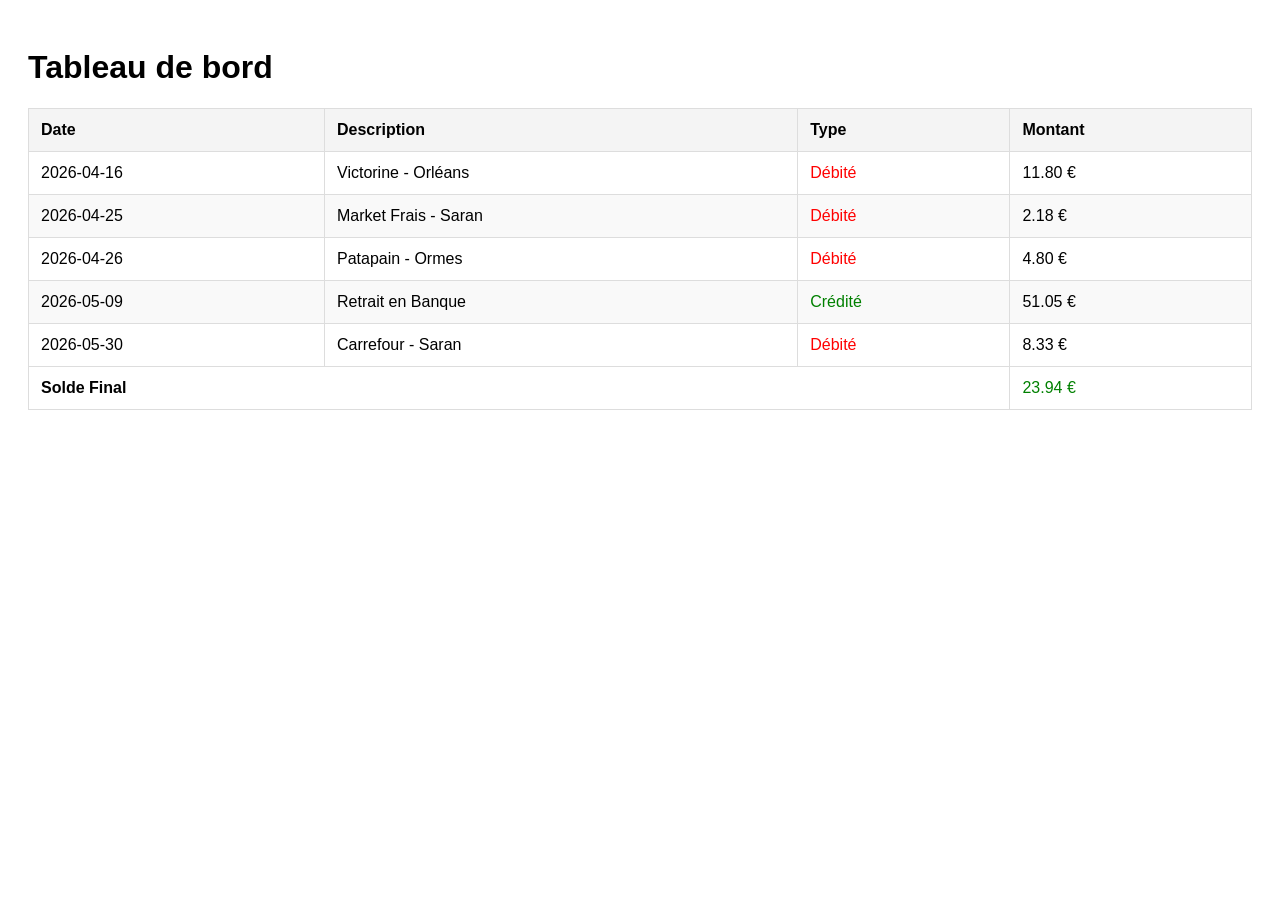
==== dashboard.html @ 93216c12 "Create dashboard.html" ====
<!DOCTYPE html>
<html lang="fr">
<head>
    <link rel="stylesheet" href="style.css">
</head>
<body>
    <h1>Tableau de bord</h1>
    <table id="transaction-table">
        <thead>
            <tr><th>Date</th><th>Description</th><th>Type</th><th>Montant</th></tr>
        </thead>
        <tbody id="table-body"></tbody>
        <tfoot>
            <tr><td colspan="3"><strong>Solde Final</strong></td><td id="total-balance">0.00 €</td></tr>
        </tfoot>
    </table>
    <script src="script.js"></script>
</body>
</html>
---- style.css ----
body { 
    font-family: sans-serif; 
    padding: 20px; 
}

table { 
    width: 100%; 
    border-collapse: collapse; 
    margin-top: 20px; 
}

th, td { 
    border: 1px solid #ddd; 
    padding: 12px; 
    text-align: left; 
}

th { 
    background-color: #f4f4f4; 
}

tr:nth-child(even) { 
    background-color: #f9f9f9; 
}

/* Styles pour le solde */
#total-row {
    font-weight: bold;
    background-color: #eee;
}

/* Couleurs des montants */
.text-red { color: red; font-weight: bold; }
.text-green { color: green; font-weight: bold; }
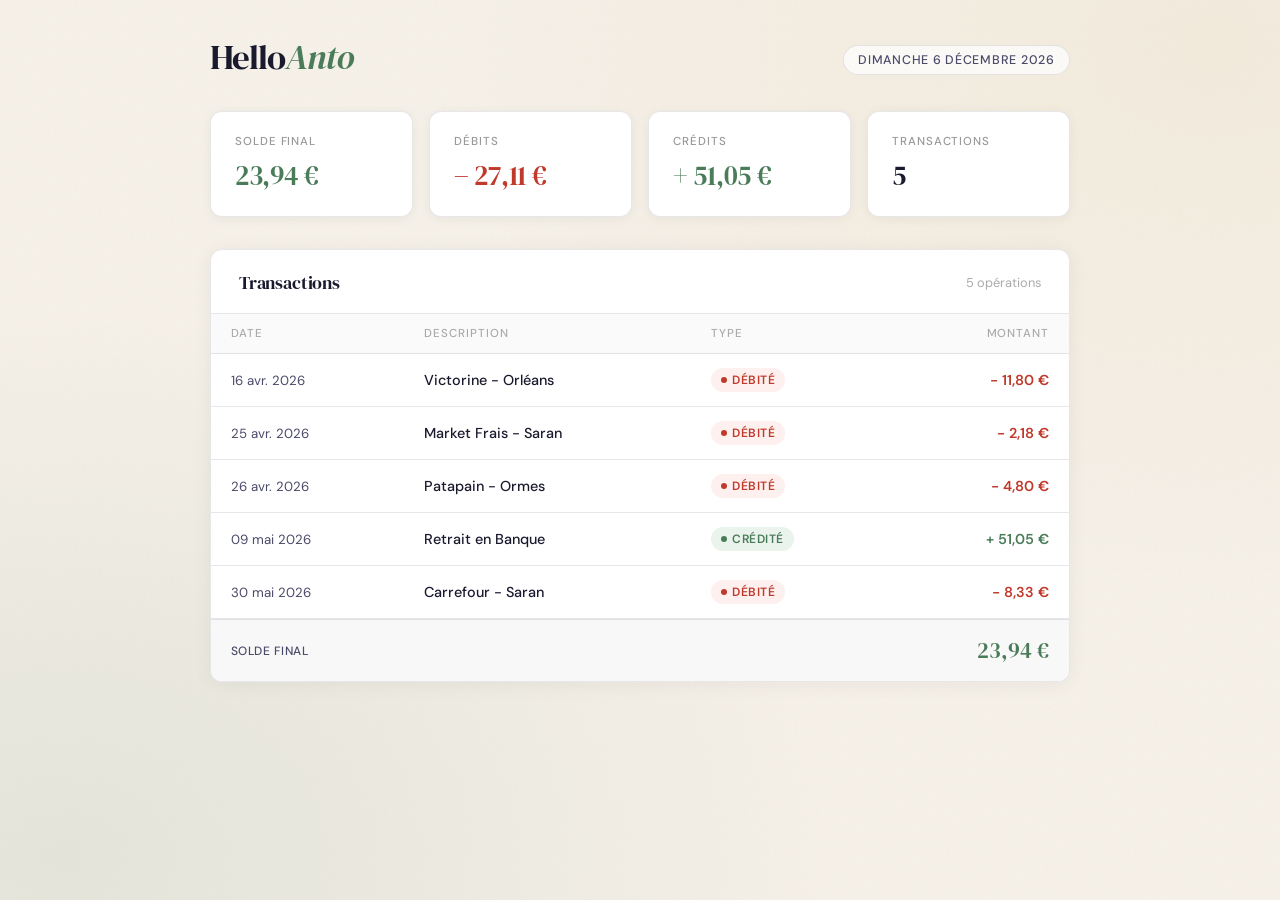
==== commit 5f95fdb4: "Create dashboard.html" ====
--- a/dashboard.html
+++ b/dashboard.html
@@ -1,19 +1,322 @@
 <!DOCTYPE html>
 <html lang="fr">
 <head>
-    <link rel="stylesheet" href="style.css">
+  <meta charset="UTF-8">
+  <meta name="viewport" content="width=device-width, initial-scale=1.0">
+  <title>HelloAnto — Tableau de bord</title>
+  <link rel="preconnect" href="https://fonts.googleapis.com">
+  <link href="https://fonts.googleapis.com/css2?family=DM+Serif+Display:ital@0;1&family=DM+Sans:opsz,wght@9..40,300;9..40,400;9..40,500;9..40,600&display=swap" rel="stylesheet">
+  <style>
+    *, *::before, *::after { box-sizing: border-box; margin: 0; padding: 0; }
+
+    :root {
+      --ink:        #1a1a2e;
+      --ink-light:  #4a4a6a;
+      --cream:      #f5f0e8;
+      --white:      #ffffff;
+      --gold:       #c9a84c;
+      --sage:       #4a7c59;
+      --sage-pale:  #eaf3ec;
+      --red:        #c0392b;
+      --red-pale:   #fdf0ee;
+      --border:     rgba(26,26,46,.10);
+      --radius:     8px;
+    }
+
+    body {
+      min-height: 100vh;
+      background-color: var(--cream);
+      background-image:
+        radial-gradient(ellipse at 5% 95%, rgba(74,124,89,.10) 0%, transparent 45%),
+        radial-gradient(ellipse at 95% 5%, rgba(201,168,76,.08) 0%, transparent 45%);
+      font-family: 'DM Sans', sans-serif;
+      color: var(--ink);
+      padding: 40px 24px 60px;
+    }
+
+    /* grain */
+    body::before {
+      content: '';
+      position: fixed; inset: 0; pointer-events: none; z-index: 0;
+      background-image: url("data:image/svg+xml,%3Csvg viewBox='0 0 200 200' xmlns='http://www.w3.org/2000/svg'%3E%3Cfilter id='n'%3E%3CfeTurbulence type='fractalNoise' baseFrequency='.85' numOctaves='4' stitchTiles='stitch'/%3E%3C/filter%3E%3Crect width='100%25' height='100%25' filter='url(%23n)' opacity='.04'/%3E%3C/svg%3E");
+      background-size: 180px; opacity: .5;
+    }
+
+    .wrapper { position: relative; z-index: 1; max-width: 860px; margin: 0 auto; }
+
+    /* ── Header ── */
+    header {
+      display: flex;
+      align-items: flex-end;
+      justify-content: space-between;
+      flex-wrap: wrap;
+      gap: 12px;
+      margin-bottom: 36px;
+      animation: rise .5s cubic-bezier(.22,1,.36,1) both;
+    }
+    .brand {
+      font-family: 'DM Serif Display', serif;
+      font-size: 2.2rem;
+      letter-spacing: -.02em;
+      line-height: 1;
+    }
+    .brand em { font-style: italic; color: var(--sage); }
+
+    .date-badge {
+      font-size: .78rem;
+      font-weight: 500;
+      letter-spacing: .06em;
+      text-transform: uppercase;
+      color: var(--ink-light);
+      background: rgba(255,255,255,.7);
+      border: 1px solid var(--border);
+      border-radius: 99px;
+      padding: 6px 14px;
+    }
+
+    /* ── Summary cards ── */
+    .summary {
+      display: grid;
+      grid-template-columns: repeat(auto-fit, minmax(180px, 1fr));
+      gap: 16px;
+      margin-bottom: 32px;
+      animation: rise .55s .08s cubic-bezier(.22,1,.36,1) both;
+    }
+
+    .card {
+      background: var(--white);
+      border: 1px solid var(--border);
+      border-radius: 12px;
+      padding: 22px 24px;
+      box-shadow: 0 2px 12px rgba(26,26,46,.05);
+    }
+    .card-label {
+      font-size: .72rem;
+      font-weight: 500;
+      letter-spacing: .08em;
+      text-transform: uppercase;
+      color: #999;
+      margin-bottom: 8px;
+    }
+    .card-value {
+      font-family: 'DM Serif Display', serif;
+      font-size: 1.7rem;
+      letter-spacing: -.01em;
+    }
+    .card-value.positive { color: var(--sage); }
+    .card-value.negative { color: var(--red); }
+
+    /* ── Table panel ── */
+    .panel {
+      background: var(--white);
+      border: 1px solid var(--border);
+      border-radius: 12px;
+      box-shadow: 0 2px 20px rgba(26,26,46,.06);
+      overflow: hidden;
+      animation: rise .6s .14s cubic-bezier(.22,1,.36,1) both;
+    }
+
+    .panel-header {
+      padding: 20px 28px 18px;
+      border-bottom: 1px solid var(--border);
+      display: flex;
+      align-items: center;
+      justify-content: space-between;
+    }
+    .panel-title {
+      font-family: 'DM Serif Display', serif;
+      font-size: 1.15rem;
+      letter-spacing: -.01em;
+    }
+    .tx-count {
+      font-size: .8rem;
+      color: #aaa;
+    }
+
+    table { width: 100%; border-collapse: collapse; }
+
+    thead th {
+      padding: 12px 20px;
+      text-align: left;
+      font-size: .72rem;
+      font-weight: 500;
+      letter-spacing: .08em;
+      text-transform: uppercase;
+      color: #aaa;
+      background: #fafafa;
+      border-bottom: 1px solid var(--border);
+    }
+
+    tbody tr {
+      border-bottom: 1px solid var(--border);
+      transition: background .15s;
+      animation: rowIn .4s cubic-bezier(.22,1,.36,1) both;
+    }
+    tbody tr:last-child { border-bottom: none; }
+    tbody tr:hover { background: #fafafa; }
+
+    td {
+      padding: 14px 20px;
+      font-size: .9rem;
+      vertical-align: middle;
+    }
+
+    .td-date { color: var(--ink-light); font-size: .83rem; white-space: nowrap; }
+    .td-desc { font-weight: 500; }
+
+    .badge {
+      display: inline-flex;
+      align-items: center;
+      gap: 5px;
+      font-size: .75rem;
+      font-weight: 600;
+      letter-spacing: .04em;
+      text-transform: uppercase;
+      padding: 4px 10px;
+      border-radius: 99px;
+    }
+    .badge.debit  { background: var(--red-pale);  color: var(--red); }
+    .badge.credit { background: var(--sage-pale); color: var(--sage); }
+    .badge::before { content: ''; width: 6px; height: 6px; border-radius: 50%; background: currentColor; }
+
+    .td-amount { font-weight: 600; text-align: right; font-variant-numeric: tabular-nums; }
+    .td-amount.debit  { color: var(--red); }
+    .td-amount.credit { color: var(--sage); }
+
+    tfoot tr { background: #f8f8f8; border-top: 2px solid var(--border); }
+    tfoot td {
+      padding: 16px 20px;
+      font-size: .85rem;
+      font-weight: 500;
+    }
+    #total-label { color: var(--ink-light); letter-spacing: .04em; text-transform: uppercase; font-size: .75rem; }
+    #total-balance { text-align: right; font-family: 'DM Serif Display', serif; font-size: 1.35rem; }
+
+    @keyframes rise {
+      from { opacity:0; transform: translateY(18px); }
+      to   { opacity:1; transform: translateY(0); }
+    }
+    @keyframes rowIn {
+      from { opacity:0; transform: translateX(-8px); }
+      to   { opacity:1; transform: translateX(0); }
+    }
+  </style>
 </head>
 <body>
-    <h1>Tableau de bord</h1>
-    <table id="transaction-table">
-        <thead>
-            <tr><th>Date</th><th>Description</th><th>Type</th><th>Montant</th></tr>
-        </thead>
-        <tbody id="table-body"></tbody>
-        <tfoot>
-            <tr><td colspan="3"><strong>Solde Final</strong></td><td id="total-balance">0.00 €</td></tr>
-        </tfoot>
+<div class="wrapper">
+
+  <header>
+    <div class="brand">Hello<em>Anto</em></div>
+    <div class="date-badge" id="today-date"></div>
+  </header>
+
+  <!-- Summary cards (filled by JS) -->
+  <div class="summary">
+    <div class="card">
+      <div class="card-label">Solde final</div>
+      <div class="card-value" id="summary-balance">—</div>
+    </div>
+    <div class="card">
+      <div class="card-label">Débits</div>
+      <div class="card-value negative" id="summary-debits">—</div>
+    </div>
+    <div class="card">
+      <div class="card-label">Crédits</div>
+      <div class="card-value positive" id="summary-credits">—</div>
+    </div>
+    <div class="card">
+      <div class="card-label">Transactions</div>
+      <div class="card-value" id="summary-count">—</div>
+    </div>
+  </div>
+
+  <!-- Transactions table -->
+  <div class="panel">
+    <div class="panel-header">
+      <span class="panel-title">Transactions</span>
+      <span class="tx-count" id="tx-count"></span>
+    </div>
+    <table>
+      <thead>
+        <tr>
+          <th>Date</th>
+          <th>Description</th>
+          <th>Type</th>
+          <th style="text-align:right">Montant</th>
+        </tr>
+      </thead>
+      <tbody id="table-body"></tbody>
+      <tfoot>
+        <tr>
+          <td colspan="3" id="total-label">Solde final</td>
+          <td id="total-balance">0,00 €</td>
+        </tr>
+      </tfoot>
     </table>
-    <script src="script.js"></script>
+  </div>
+
+</div>
+
+<script>
+  // ── Données (remplace le fetch si tu veux charger depuis data.json) ──
+  const transactions = [
+    { "date": "2026-04-16", "description": "Victorine - Orléans",   "type": "Débité",  "montant": 11.80 },
+    { "date": "2026-04-25", "description": "Market Frais - Saran",   "type": "Débité",  "montant": 2.18  },
+    { "date": "2026-04-26", "description": "Patapain - Ormes",       "type": "Débité",  "montant": 4.80  },
+    { "date": "2026-05-09", "description": "Retrait en Banque",      "type": "Crédité", "montant": 51.05 },
+    { "date": "2026-05-30", "description": "Carrefour - Saran",      "type": "Débité",  "montant": 8.33  }
+  ];
+
+  // ── Date du jour ──
+  document.getElementById('today-date').textContent =
+    new Date().toLocaleDateString('fr-FR', { weekday:'long', day:'numeric', month:'long', year:'numeric' });
+
+  // ── Rendu ──
+  const tbody   = document.getElementById('table-body');
+  const totalEl = document.getElementById('total-balance');
+  let total = 0, totalDebits = 0, totalCredits = 0;
+
+  const fmt = (n) => n.toLocaleString('fr-FR', { minimumFractionDigits:2, maximumFractionDigits:2 }) + ' €';
+
+  const fmtDate = (iso) => {
+    const [y, m, d] = iso.split('-');
+    return new Date(y, m-1, d).toLocaleDateString('fr-FR', { day:'2-digit', month:'short', year:'numeric' });
+  };
+
+  transactions.forEach((item, i) => {
+    const isDebit = item.type === 'Débité';
+    const montant = parseFloat(item.montant);
+
+    if (isDebit) { total -= montant; totalDebits += montant; }
+    else         { total += montant; totalCredits += montant; }
+
+    const cls   = isDebit ? 'debit' : 'credit';
+    const label = isDebit ? 'Débité' : 'Crédité';
+    const sign  = isDebit ? '−' : '+';
+
+    const tr = document.createElement('tr');
+    tr.style.animationDelay = `${.05 + i * .06}s`;
+    tr.innerHTML = `
+      <td class="td-date">${fmtDate(item.date)}</td>
+      <td class="td-desc">${item.description}</td>
+      <td><span class="badge ${cls}">${label}</span></td>
+      <td class="td-amount ${cls}">${sign} ${fmt(montant)}</td>
+    `;
+    tbody.appendChild(tr);
+  });
+
+  // Solde final
+  totalEl.textContent  = fmt(Math.abs(total));
+  totalEl.style.color  = total < 0 ? 'var(--red)' : 'var(--sage)';
+  if (total < 0) totalEl.textContent = '− ' + totalEl.textContent;
+
+  // Summary cards
+  document.getElementById('summary-balance').textContent = (total < 0 ? '− ' : '') + fmt(Math.abs(total));
+  document.getElementById('summary-balance').className   = 'card-value ' + (total < 0 ? 'negative' : 'positive');
+  document.getElementById('summary-debits').textContent  = '− ' + fmt(totalDebits);
+  document.getElementById('summary-credits').textContent = '+ ' + fmt(totalCredits);
+  document.getElementById('summary-count').textContent   = transactions.length;
+  document.getElementById('tx-count').textContent        = transactions.length + ' opération' + (transactions.length > 1 ? 's' : '');
+</script>
 </body>
 </html>
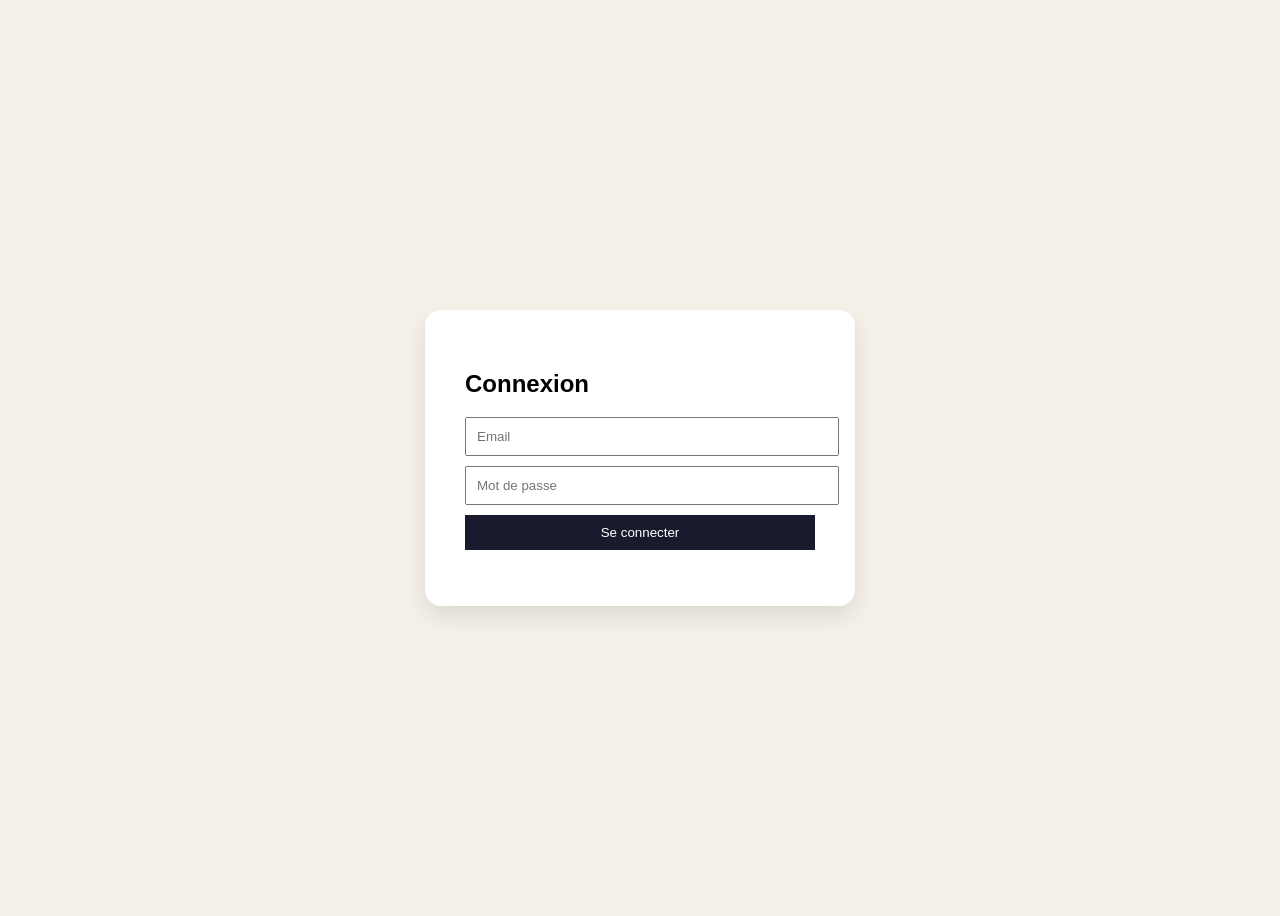
==== commit d119626d: "Update dashboard.html" ====
--- a/dashboard.html
+++ b/dashboard.html
@@ -4,37 +4,98 @@
   <meta charset="UTF-8">
   <meta name="viewport" content="width=device-width, initial-scale=1.0">
   <title>HelloAnto — Tableau de bord</title>
-  <link rel="preconnect" href="https://fonts.googleapis.com">
-  <link href="https://fonts.googleapis.com/css2?family=DM+Serif+Display:ital@0;1&family=DM+Sans:opsz,wght@9..40,300;9..40,400;9..40,500;9..40,600&display=swap" rel="stylesheet">
-  <style>
-    *, *::before, *::after { box-sizing: border-box; margin: 0; padding: 0; }
-
-    :root {
-      --ink:        #1a1a2e;
-      --ink-light:  #4a4a6a;
-      --cream:      #f5f0e8;
-      --white:      #ffffff;
-      --gold:       #c9a84c;
-      --sage:       #4a7c59;
-      --sage-pale:  #eaf3ec;
-      --red:        #c0392b;
-      --red-pale:   #fdf0ee;
-      --border:     rgba(26,26,46,.10);
-      --radius:     8px;
-    }
-
-    body {
-      min-height: 100vh;
-      background-color: var(--cream);
-      background-image:
-        radial-gradient(ellipse at 5% 95%, rgba(74,124,89,.10) 0%, transparent 45%),
-        radial-gradient(ellipse at 95% 5%, rgba(201,168,76,.08) 0%, transparent 45%);
-      font-family: 'DM Sans', sans-serif;
-      color: var(--ink);
-      padding: 40px 24px 60px;
-    }
-
-    /* grain */
+  <link href="https://fonts.googleapis.com/css2?family=DM+Sans:wght@300;400;500;600&family=DM+Serif+Display&display=swap" rel="stylesheet">
+  <link rel="stylesheet" href="style.css">
+  
+  <script>
+    // Sécurité : Redirection si non connecté
+    if (sessionStorage.getItem('isLoggedIn') !== 'true') {
+      window.location.href = 'index.html';
+    }
+  </script>
+</head>
+<body>
+<div class="wrapper">
+
+  <header>
+    <div class="brand">Hello<em>Anto</em></div>
+    <div class="date-badge" id="today-date"></div>
+  </header>
+
+  <div class="summary">
+    <div class="card"><div class="card-label">Solde final</div><div class="card-value" id="summary-balance">—</div></div>
+    <div class="card"><div class="card-label">Débits</div><div class="card-value negative" id="summary-debits">—</div></div>
+    <div class="card"><div class="card-label">Crédits</div><div class="card-value positive" id="summary-credits">—</div></div>
+    <div class="card"><div class="card-label">Opérations</div><div class="card-value" id="summary-count">—</div></div>
+  </div>
+
+  <div class="panel">
+    <div class="panel-header">
+      <span class="panel-title">Transactions</span>
+      <span class="tx-count" id="tx-count"></span>
+    </div>
+    <table>
+      <thead>
+        <tr>
+          <th>Date</th>
+          <th>Description</th>
+          <th>Type</th>
+          <th style="text-align:right">Montant</th>
+        </tr>
+      </thead>
+      <tbody id="table-body"></tbody>
+      <tfoot>
+        <tr>
+          <td colspan="3" id="total-label">Solde final</td>
+          <td id="total-balance" style="text-align:right">0,00 €</td>
+        </tr>
+      </tfoot>
+    </table>
+  </div>
+</div>
+
+<script>
+  // Chargement des données et rendu
+  fetch('data.json')
+    .then(response => response.json())
+    .then(transactions => {
+      const tbody = document.getElementById('table-body');
+      const fmt = (n) => n.toLocaleString('fr-FR', { minimumFractionDigits: 2, maximumFractionDigits: 2 }) + ' €';
+      let total = 0, totalDebits = 0, totalCredits = 0;
+
+      document.getElementById('today-date').textContent = new Date().toLocaleDateString('fr-FR', { weekday:'long', day:'numeric', month:'long', year:'numeric' });
+
+      transactions.forEach((item, i) => {
+        const isDebit = item.type === 'Débité';
+        const montant = parseFloat(item.montant);
+        if (isDebit) { total -= montant; totalDebits += montant; }
+        else { total += montant; totalCredits += montant; }
+
+        const row = document.createElement('tr');
+        row.innerHTML = `
+          <td class="td-date">${item.date}</td>
+          <td class="td-desc">${item.description}</td>
+          <td><span class="badge ${isDebit ? 'debit' : 'credit'}">${item.type}</span></td>
+          <td class="td-amount ${isDebit ? 'debit' : 'credit'}">${isDebit ? '−' : '+'} ${fmt(montant)}</td>
+        `;
+        tbody.appendChild(row);
+      });
+
+      // Mise à jour des éléments de résumé
+      document.getElementById('summary-balance').textContent = (total < 0 ? '− ' : '') + fmt(Math.abs(total));
+      document.getElementById('summary-debits').textContent = '− ' + fmt(totalDebits);
+      document.getElementById('summary-credits').textContent = '+ ' + fmt(totalCredits);
+      document.getElementById('summary-count').textContent = transactions.length;
+      document.getElementById('tx-count').textContent = transactions.length + ' opération(s)';
+      
+      const totalEl = document.getElementById('total-balance');
+      totalEl.textContent = fmt(Math.abs(total));
+      totalEl.style.color = total < 0 ? 'var(--red)' : 'var(--sage)';
+    })
+    .catch(err => console.error("Erreur chargement données:", err));
+</script>
+</body>
+</html>    /* grain */
     body::before {
       content: '';
       position: fixed; inset: 0; pointer-events: none; z-index: 0;
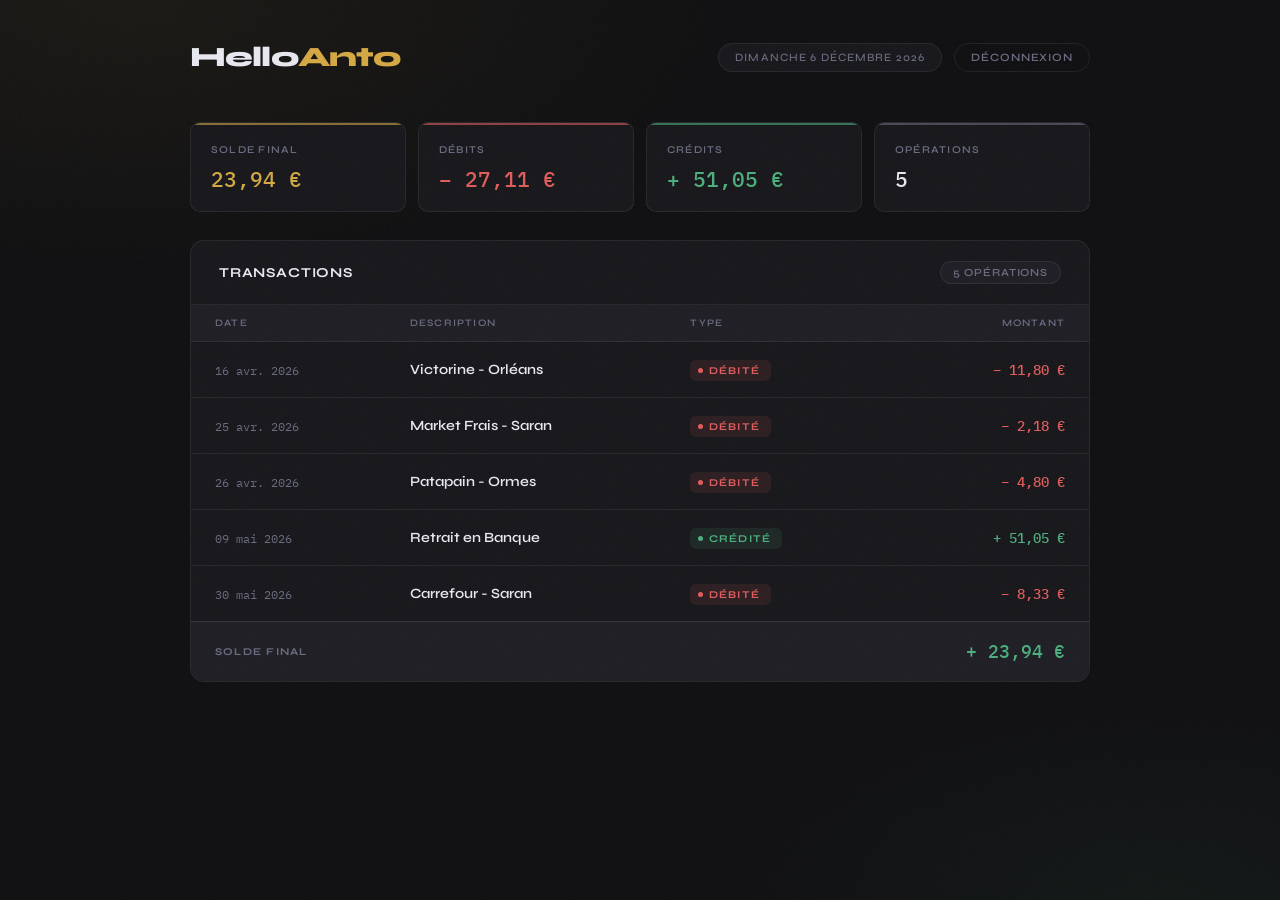
==== commit cfa35106: "Update dashboard.html" ====
--- a/dashboard.html
+++ b/dashboard.html
@@ -4,35 +4,243 @@
   <meta charset="UTF-8">
   <meta name="viewport" content="width=device-width, initial-scale=1.0">
   <title>HelloAnto — Tableau de bord</title>
-  <link href="https://fonts.googleapis.com/css2?family=DM+Sans:wght@300;400;500;600&family=DM+Serif+Display&display=swap" rel="stylesheet">
-  <link rel="stylesheet" href="style.css">
-  
+  <link rel="preconnect" href="https://fonts.googleapis.com">
+  <link href="https://fonts.googleapis.com/css2?family=Syne:wght@400;500;600;700;800&family=IBM+Plex+Mono:wght@400;500&display=swap" rel="stylesheet">
+
   <script>
-    // Sécurité : Redirection si non connecté
     if (sessionStorage.getItem('isLoggedIn') !== 'true') {
-      window.location.href = 'index.html';
+      // window.location.href = 'index.html';
     }
   </script>
+
+  <style>
+    *, *::before, *::after { box-sizing: border-box; margin: 0; padding: 0; }
+
+    :root {
+      --bg:         #0f0f11;
+      --surface:    #17171b;
+      --surface-2:  #1e1e24;
+      --border:     rgba(255,255,255,.07);
+      --border-h:   rgba(255,255,255,.13);
+      --text:       #e8e8f0;
+      --muted:      #6b6b80;
+      --gold:       #d4a843;
+      --red:        #e05c5c;
+      --red-pale:   rgba(224,92,92,.10);
+      --green:      #4caf7d;
+      --green-pale: rgba(76,175,125,.10);
+      --radius:     10px;
+    }
+
+    body {
+      background-color: var(--bg);
+      color: var(--text);
+      font-family: 'Syne', sans-serif;
+      min-height: 100vh;
+      padding: 40px 24px 80px;
+      background-image:
+        radial-gradient(ellipse 80% 50% at 10% 0%, rgba(212,168,67,.06) 0%, transparent 60%),
+        radial-gradient(ellipse 60% 40% at 90% 100%, rgba(76,175,125,.05) 0%, transparent 55%);
+    }
+
+    body::after {
+      content: '';
+      position: fixed; inset: 0; pointer-events: none; z-index: 999;
+      background-image: url("data:image/svg+xml,%3Csvg viewBox='0 0 256 256' xmlns='http://www.w3.org/2000/svg'%3E%3Cfilter id='n'%3E%3CfeTurbulence type='fractalNoise' baseFrequency='.9' numOctaves='4' stitchTiles='stitch'/%3E%3C/filter%3E%3Crect width='100%25' height='100%25' filter='url(%23n)' opacity='.035'/%3E%3C/svg%3E");
+      background-size: 180px;
+    }
+
+    .wrapper { max-width: 900px; margin: 0 auto; }
+
+    /* HEADER */
+    header {
+      display: flex;
+      align-items: center;
+      justify-content: space-between;
+      flex-wrap: wrap;
+      gap: 16px;
+      margin-bottom: 48px;
+      animation: fadeUp .5s cubic-bezier(.22,1,.36,1) both;
+    }
+
+    .brand { font-size: 1.75rem; font-weight: 800; letter-spacing: -.03em; }
+    .brand em { font-style: normal; color: var(--gold); }
+
+    .header-right { display: flex; align-items: center; gap: 12px; }
+
+    .date-pill {
+      font-size: .7rem; font-weight: 500; letter-spacing: .1em;
+      text-transform: uppercase; color: var(--muted);
+      background: var(--surface); border: 1px solid var(--border);
+      border-radius: 99px; padding: 7px 16px;
+    }
+
+    .logout-btn {
+      font-family: 'Syne', sans-serif; font-size: .7rem; font-weight: 600;
+      letter-spacing: .08em; text-transform: uppercase; color: var(--muted);
+      background: none; border: 1px solid var(--border); border-radius: 99px;
+      padding: 7px 16px; cursor: pointer; transition: color .2s, border-color .2s;
+    }
+    .logout-btn:hover { color: var(--red); border-color: rgba(224,92,92,.3); }
+
+    /* KPI STRIP */
+    .summary {
+      display: grid;
+      grid-template-columns: repeat(4, 1fr);
+      gap: 12px; margin-bottom: 28px;
+      animation: fadeUp .5s .07s cubic-bezier(.22,1,.36,1) both;
+    }
+    @media (max-width: 640px) { .summary { grid-template-columns: repeat(2, 1fr); } }
+
+    .kpi {
+      background: var(--surface); border: 1px solid var(--border);
+      border-radius: var(--radius); padding: 20px 20px 18px;
+      position: relative; overflow: hidden; transition: border-color .2s;
+    }
+    .kpi:hover { border-color: var(--border-h); }
+    .kpi::before {
+      content: ''; position: absolute; top: 0; left: 0; right: 0;
+      height: 2px; border-radius: 2px 2px 0 0;
+      background: var(--accent, var(--gold)); opacity: .6;
+    }
+    .kpi.k-debit  { --accent: var(--red); }
+    .kpi.k-credit { --accent: var(--green); }
+    .kpi.k-count  { --accent: var(--muted); }
+
+    .kpi-label {
+      font-size: .65rem; font-weight: 600; letter-spacing: .12em;
+      text-transform: uppercase; color: var(--muted); margin-bottom: 10px;
+    }
+    .kpi-value {
+      font-family: 'IBM Plex Mono', monospace; font-size: 1.3rem;
+      font-weight: 500; white-space: nowrap;
+    }
+    .kpi-value.gold  { color: var(--gold); }
+    .kpi-value.red   { color: var(--red); }
+    .kpi-value.green { color: var(--green); }
+
+    /* PANEL */
+    .panel {
+      background: var(--surface); border: 1px solid var(--border);
+      border-radius: 14px; overflow: hidden;
+      animation: fadeUp .5s .14s cubic-bezier(.22,1,.36,1) both;
+    }
+
+    .panel-header {
+      padding: 20px 28px; border-bottom: 1px solid var(--border);
+      display: flex; align-items: center; justify-content: space-between;
+    }
+    .panel-title {
+      font-size: .85rem; font-weight: 700;
+      letter-spacing: .06em; text-transform: uppercase;
+    }
+    .tx-pill {
+      font-size: .68rem; font-weight: 600; letter-spacing: .08em;
+      text-transform: uppercase; color: var(--muted);
+      background: var(--surface-2); border: 1px solid var(--border);
+      border-radius: 99px; padding: 4px 12px;
+    }
+
+    /* TABLE */
+    table { width: 100%; border-collapse: collapse; }
+
+    thead th {
+      padding: 12px 24px; text-align: left;
+      font-size: .62rem; font-weight: 600; letter-spacing: .12em;
+      text-transform: uppercase; color: var(--muted);
+      background: var(--surface-2); border-bottom: 1px solid var(--border);
+    }
+    thead th:last-child { text-align: right; }
+
+    tbody tr {
+      border-bottom: 1px solid var(--border);
+      transition: background .15s;
+      animation: rowSlide .35s cubic-bezier(.22,1,.36,1) both;
+    }
+    tbody tr:last-child { border-bottom: none; }
+    tbody tr:hover { background: var(--surface-2); }
+
+    td { padding: 16px 24px; vertical-align: middle; }
+
+    .td-date {
+      font-family: 'IBM Plex Mono', monospace;
+      font-size: .78rem; color: var(--muted); white-space: nowrap;
+    }
+    .td-desc { font-size: .88rem; font-weight: 600; }
+
+    .badge {
+      display: inline-flex; align-items: center; gap: 6px;
+      font-size: .65rem; font-weight: 700; letter-spacing: .1em;
+      text-transform: uppercase; padding: 4px 11px 4px 8px; border-radius: 6px;
+    }
+    .badge-dot { width: 5px; height: 5px; border-radius: 50%; flex-shrink: 0; }
+    .badge.debit  { background: var(--red-pale);   color: var(--red); }
+    .badge.debit  .badge-dot { background: var(--red); }
+    .badge.credit { background: var(--green-pale); color: var(--green); }
+    .badge.credit .badge-dot { background: var(--green); }
+
+    .td-amount {
+      font-family: 'IBM Plex Mono', monospace; font-size: .9rem;
+      font-weight: 500; text-align: right; white-space: nowrap;
+    }
+    .td-amount.debit  { color: var(--red); }
+    .td-amount.credit { color: var(--green); }
+
+    tfoot tr { background: var(--surface-2); border-top: 1px solid var(--border-h); }
+    tfoot td { padding: 18px 24px; }
+    .tfoot-label {
+      font-size: .65rem; font-weight: 700; letter-spacing: .12em;
+      text-transform: uppercase; color: var(--muted);
+    }
+    #total-balance {
+      font-family: 'IBM Plex Mono', monospace; font-size: 1.1rem;
+      font-weight: 500; text-align: right;
+    }
+
+    @keyframes fadeUp {
+      from { opacity: 0; transform: translateY(16px); }
+      to   { opacity: 1; transform: translateY(0); }
+    }
+    @keyframes rowSlide {
+      from { opacity: 0; transform: translateX(-10px); }
+      to   { opacity: 1; transform: translateX(0); }
+    }
+  </style>
 </head>
 <body>
 <div class="wrapper">
 
   <header>
     <div class="brand">Hello<em>Anto</em></div>
-    <div class="date-badge" id="today-date"></div>
+    <div class="header-right">
+      <div class="date-pill" id="today-date">—</div>
+      <button class="logout-btn" onclick="logout()">Déconnexion</button>
+    </div>
   </header>
 
   <div class="summary">
-    <div class="card"><div class="card-label">Solde final</div><div class="card-value" id="summary-balance">—</div></div>
-    <div class="card"><div class="card-label">Débits</div><div class="card-value negative" id="summary-debits">—</div></div>
-    <div class="card"><div class="card-label">Crédits</div><div class="card-value positive" id="summary-credits">—</div></div>
-    <div class="card"><div class="card-label">Opérations</div><div class="card-value" id="summary-count">—</div></div>
+    <div class="kpi k-balance">
+      <div class="kpi-label">Solde final</div>
+      <div class="kpi-value gold" id="summary-balance">—</div>
+    </div>
+    <div class="kpi k-debit">
+      <div class="kpi-label">Débits</div>
+      <div class="kpi-value red" id="summary-debits">—</div>
+    </div>
+    <div class="kpi k-credit">
+      <div class="kpi-label">Crédits</div>
+      <div class="kpi-value green" id="summary-credits">—</div>
+    </div>
+    <div class="kpi k-count">
+      <div class="kpi-label">Opérations</div>
+      <div class="kpi-value" id="summary-count">—</div>
+    </div>
   </div>
 
   <div class="panel">
     <div class="panel-header">
       <span class="panel-title">Transactions</span>
-      <span class="tx-count" id="tx-count"></span>
+      <span class="tx-pill" id="tx-count">—</span>
     </div>
     <table>
       <thead>
@@ -40,344 +248,82 @@
           <th>Date</th>
           <th>Description</th>
           <th>Type</th>
-          <th style="text-align:right">Montant</th>
+          <th>Montant</th>
         </tr>
       </thead>
       <tbody id="table-body"></tbody>
       <tfoot>
         <tr>
-          <td colspan="3" id="total-label">Solde final</td>
-          <td id="total-balance" style="text-align:right">0,00 €</td>
+          <td colspan="3" class="tfoot-label">Solde final</td>
+          <td id="total-balance">—</td>
         </tr>
       </tfoot>
     </table>
   </div>
+
 </div>
 
 <script>
-  // Chargement des données et rendu
-  fetch('data.json')
-    .then(response => response.json())
-    .then(transactions => {
-      const tbody = document.getElementById('table-body');
-      const fmt = (n) => n.toLocaleString('fr-FR', { minimumFractionDigits: 2, maximumFractionDigits: 2 }) + ' €';
-      let total = 0, totalDebits = 0, totalCredits = 0;
-
-      document.getElementById('today-date').textContent = new Date().toLocaleDateString('fr-FR', { weekday:'long', day:'numeric', month:'long', year:'numeric' });
-
-      transactions.forEach((item, i) => {
-        const isDebit = item.type === 'Débité';
-        const montant = parseFloat(item.montant);
-        if (isDebit) { total -= montant; totalDebits += montant; }
-        else { total += montant; totalCredits += montant; }
-
-        const row = document.createElement('tr');
-        row.innerHTML = `
-          <td class="td-date">${item.date}</td>
-          <td class="td-desc">${item.description}</td>
-          <td><span class="badge ${isDebit ? 'debit' : 'credit'}">${item.type}</span></td>
-          <td class="td-amount ${isDebit ? 'debit' : 'credit'}">${isDebit ? '−' : '+'} ${fmt(montant)}</td>
-        `;
-        tbody.appendChild(row);
-      });
-
-      // Mise à jour des éléments de résumé
-      document.getElementById('summary-balance').textContent = (total < 0 ? '− ' : '') + fmt(Math.abs(total));
-      document.getElementById('summary-debits').textContent = '− ' + fmt(totalDebits);
-      document.getElementById('summary-credits').textContent = '+ ' + fmt(totalCredits);
-      document.getElementById('summary-count').textContent = transactions.length;
-      document.getElementById('tx-count').textContent = transactions.length + ' opération(s)';
-      
-      const totalEl = document.getElementById('total-balance');
-      totalEl.textContent = fmt(Math.abs(total));
-      totalEl.style.color = total < 0 ? 'var(--red)' : 'var(--sage)';
-    })
-    .catch(err => console.error("Erreur chargement données:", err));
-</script>
-</body>
-</html>    /* grain */
-    body::before {
-      content: '';
-      position: fixed; inset: 0; pointer-events: none; z-index: 0;
-      background-image: url("data:image/svg+xml,%3Csvg viewBox='0 0 200 200' xmlns='http://www.w3.org/2000/svg'%3E%3Cfilter id='n'%3E%3CfeTurbulence type='fractalNoise' baseFrequency='.85' numOctaves='4' stitchTiles='stitch'/%3E%3C/filter%3E%3Crect width='100%25' height='100%25' filter='url(%23n)' opacity='.04'/%3E%3C/svg%3E");
-      background-size: 180px; opacity: .5;
-    }
-
-    .wrapper { position: relative; z-index: 1; max-width: 860px; margin: 0 auto; }
-
-    /* ── Header ── */
-    header {
-      display: flex;
-      align-items: flex-end;
-      justify-content: space-between;
-      flex-wrap: wrap;
-      gap: 12px;
-      margin-bottom: 36px;
-      animation: rise .5s cubic-bezier(.22,1,.36,1) both;
-    }
-    .brand {
-      font-family: 'DM Serif Display', serif;
-      font-size: 2.2rem;
-      letter-spacing: -.02em;
-      line-height: 1;
-    }
-    .brand em { font-style: italic; color: var(--sage); }
-
-    .date-badge {
-      font-size: .78rem;
-      font-weight: 500;
-      letter-spacing: .06em;
-      text-transform: uppercase;
-      color: var(--ink-light);
-      background: rgba(255,255,255,.7);
-      border: 1px solid var(--border);
-      border-radius: 99px;
-      padding: 6px 14px;
-    }
-
-    /* ── Summary cards ── */
-    .summary {
-      display: grid;
-      grid-template-columns: repeat(auto-fit, minmax(180px, 1fr));
-      gap: 16px;
-      margin-bottom: 32px;
-      animation: rise .55s .08s cubic-bezier(.22,1,.36,1) both;
-    }
-
-    .card {
-      background: var(--white);
-      border: 1px solid var(--border);
-      border-radius: 12px;
-      padding: 22px 24px;
-      box-shadow: 0 2px 12px rgba(26,26,46,.05);
-    }
-    .card-label {
-      font-size: .72rem;
-      font-weight: 500;
-      letter-spacing: .08em;
-      text-transform: uppercase;
-      color: #999;
-      margin-bottom: 8px;
-    }
-    .card-value {
-      font-family: 'DM Serif Display', serif;
-      font-size: 1.7rem;
-      letter-spacing: -.01em;
-    }
-    .card-value.positive { color: var(--sage); }
-    .card-value.negative { color: var(--red); }
-
-    /* ── Table panel ── */
-    .panel {
-      background: var(--white);
-      border: 1px solid var(--border);
-      border-radius: 12px;
-      box-shadow: 0 2px 20px rgba(26,26,46,.06);
-      overflow: hidden;
-      animation: rise .6s .14s cubic-bezier(.22,1,.36,1) both;
-    }
-
-    .panel-header {
-      padding: 20px 28px 18px;
-      border-bottom: 1px solid var(--border);
-      display: flex;
-      align-items: center;
-      justify-content: space-between;
-    }
-    .panel-title {
-      font-family: 'DM Serif Display', serif;
-      font-size: 1.15rem;
-      letter-spacing: -.01em;
-    }
-    .tx-count {
-      font-size: .8rem;
-      color: #aaa;
-    }
-
-    table { width: 100%; border-collapse: collapse; }
-
-    thead th {
-      padding: 12px 20px;
-      text-align: left;
-      font-size: .72rem;
-      font-weight: 500;
-      letter-spacing: .08em;
-      text-transform: uppercase;
-      color: #aaa;
-      background: #fafafa;
-      border-bottom: 1px solid var(--border);
-    }
-
-    tbody tr {
-      border-bottom: 1px solid var(--border);
-      transition: background .15s;
-      animation: rowIn .4s cubic-bezier(.22,1,.36,1) both;
-    }
-    tbody tr:last-child { border-bottom: none; }
-    tbody tr:hover { background: #fafafa; }
-
-    td {
-      padding: 14px 20px;
-      font-size: .9rem;
-      vertical-align: middle;
-    }
-
-    .td-date { color: var(--ink-light); font-size: .83rem; white-space: nowrap; }
-    .td-desc { font-weight: 500; }
-
-    .badge {
-      display: inline-flex;
-      align-items: center;
-      gap: 5px;
-      font-size: .75rem;
-      font-weight: 600;
-      letter-spacing: .04em;
-      text-transform: uppercase;
-      padding: 4px 10px;
-      border-radius: 99px;
-    }
-    .badge.debit  { background: var(--red-pale);  color: var(--red); }
-    .badge.credit { background: var(--sage-pale); color: var(--sage); }
-    .badge::before { content: ''; width: 6px; height: 6px; border-radius: 50%; background: currentColor; }
-
-    .td-amount { font-weight: 600; text-align: right; font-variant-numeric: tabular-nums; }
-    .td-amount.debit  { color: var(--red); }
-    .td-amount.credit { color: var(--sage); }
-
-    tfoot tr { background: #f8f8f8; border-top: 2px solid var(--border); }
-    tfoot td {
-      padding: 16px 20px;
-      font-size: .85rem;
-      font-weight: 500;
-    }
-    #total-label { color: var(--ink-light); letter-spacing: .04em; text-transform: uppercase; font-size: .75rem; }
-    #total-balance { text-align: right; font-family: 'DM Serif Display', serif; font-size: 1.35rem; }
-
-    @keyframes rise {
-      from { opacity:0; transform: translateY(18px); }
-      to   { opacity:1; transform: translateY(0); }
-    }
-    @keyframes rowIn {
-      from { opacity:0; transform: translateX(-8px); }
-      to   { opacity:1; transform: translateX(0); }
-    }
-  </style>
-</head>
-<body>
-<div class="wrapper">
-
-  <header>
-    <div class="brand">Hello<em>Anto</em></div>
-    <div class="date-badge" id="today-date"></div>
-  </header>
-
-  <!-- Summary cards (filled by JS) -->
-  <div class="summary">
-    <div class="card">
-      <div class="card-label">Solde final</div>
-      <div class="card-value" id="summary-balance">—</div>
-    </div>
-    <div class="card">
-      <div class="card-label">Débits</div>
-      <div class="card-value negative" id="summary-debits">—</div>
-    </div>
-    <div class="card">
-      <div class="card-label">Crédits</div>
-      <div class="card-value positive" id="summary-credits">—</div>
-    </div>
-    <div class="card">
-      <div class="card-label">Transactions</div>
-      <div class="card-value" id="summary-count">—</div>
-    </div>
-  </div>
-
-  <!-- Transactions table -->
-  <div class="panel">
-    <div class="panel-header">
-      <span class="panel-title">Transactions</span>
-      <span class="tx-count" id="tx-count"></span>
-    </div>
-    <table>
-      <thead>
-        <tr>
-          <th>Date</th>
-          <th>Description</th>
-          <th>Type</th>
-          <th style="text-align:right">Montant</th>
-        </tr>
-      </thead>
-      <tbody id="table-body"></tbody>
-      <tfoot>
-        <tr>
-          <td colspan="3" id="total-label">Solde final</td>
-          <td id="total-balance">0,00 €</td>
-        </tr>
-      </tfoot>
-    </table>
-  </div>
-
-</div>
-
-<script>
-  // ── Données (remplace le fetch si tu veux charger depuis data.json) ──
   const transactions = [
-    { "date": "2026-04-16", "description": "Victorine - Orléans",   "type": "Débité",  "montant": 11.80 },
-    { "date": "2026-04-25", "description": "Market Frais - Saran",   "type": "Débité",  "montant": 2.18  },
-    { "date": "2026-04-26", "description": "Patapain - Ormes",       "type": "Débité",  "montant": 4.80  },
-    { "date": "2026-05-09", "description": "Retrait en Banque",      "type": "Crédité", "montant": 51.05 },
-    { "date": "2026-05-30", "description": "Carrefour - Saran",      "type": "Débité",  "montant": 8.33  }
+    { date: "2026-04-16", description: "Victorine - Orléans",  type: "Débité",  montant: 11.80 },
+    { date: "2026-04-25", description: "Market Frais - Saran",  type: "Débité",  montant: 2.18  },
+    { date: "2026-04-26", description: "Patapain - Ormes",      type: "Débité",  montant: 4.80  },
+    { date: "2026-05-09", description: "Retrait en Banque",     type: "Crédité", montant: 51.05 },
+    { date: "2026-05-30", description: "Carrefour - Saran",     type: "Débité",  montant: 8.33  },
   ];
 
-  // ── Date du jour ──
+  const fmt = n =>
+    n.toLocaleString('fr-FR', { minimumFractionDigits: 2, maximumFractionDigits: 2 }) + ' €';
+
+  const fmtDate = iso => {
+    const [y, m, d] = iso.split('-');
+    return new Date(y, m - 1, d)
+      .toLocaleDateString('fr-FR', { day: '2-digit', month: 'short', year: 'numeric' });
+  };
+
   document.getElementById('today-date').textContent =
-    new Date().toLocaleDateString('fr-FR', { weekday:'long', day:'numeric', month:'long', year:'numeric' });
-
-  // ── Rendu ──
-  const tbody   = document.getElementById('table-body');
-  const totalEl = document.getElementById('total-balance');
+    new Date().toLocaleDateString('fr-FR', {
+      weekday: 'long', day: 'numeric', month: 'long', year: 'numeric'
+    });
+
+  const tbody = document.getElementById('table-body');
   let total = 0, totalDebits = 0, totalCredits = 0;
-
-  const fmt = (n) => n.toLocaleString('fr-FR', { minimumFractionDigits:2, maximumFractionDigits:2 }) + ' €';
-
-  const fmtDate = (iso) => {
-    const [y, m, d] = iso.split('-');
-    return new Date(y, m-1, d).toLocaleDateString('fr-FR', { day:'2-digit', month:'short', year:'numeric' });
-  };
 
   transactions.forEach((item, i) => {
     const isDebit = item.type === 'Débité';
     const montant = parseFloat(item.montant);
-
     if (isDebit) { total -= montant; totalDebits += montant; }
     else         { total += montant; totalCredits += montant; }
 
-    const cls   = isDebit ? 'debit' : 'credit';
-    const label = isDebit ? 'Débité' : 'Crédité';
-    const sign  = isDebit ? '−' : '+';
-
     const tr = document.createElement('tr');
-    tr.style.animationDelay = `${.05 + i * .06}s`;
+    tr.style.animationDelay = `${.18 + i * .07}s`;
     tr.innerHTML = `
       <td class="td-date">${fmtDate(item.date)}</td>
       <td class="td-desc">${item.description}</td>
-      <td><span class="badge ${cls}">${label}</span></td>
-      <td class="td-amount ${cls}">${sign} ${fmt(montant)}</td>
+      <td><span class="badge ${isDebit ? 'debit' : 'credit'}"><span class="badge-dot"></span>${item.type}</span></td>
+      <td class="td-amount ${isDebit ? 'debit' : 'credit'}">${isDebit ? '−' : '+'} ${fmt(montant)}</td>
     `;
     tbody.appendChild(tr);
   });
 
-  // Solde final
-  totalEl.textContent  = fmt(Math.abs(total));
-  totalEl.style.color  = total < 0 ? 'var(--red)' : 'var(--sage)';
-  if (total < 0) totalEl.textContent = '− ' + totalEl.textContent;
-
-  // Summary cards
-  document.getElementById('summary-balance').textContent = (total < 0 ? '− ' : '') + fmt(Math.abs(total));
-  document.getElementById('summary-balance').className   = 'card-value ' + (total < 0 ? 'negative' : 'positive');
+  const balEl = document.getElementById('summary-balance');
+  balEl.textContent = (total < 0 ? '− ' : '') + fmt(Math.abs(total));
+  balEl.className   = 'kpi-value ' + (total < 0 ? 'red' : 'gold');
+
   document.getElementById('summary-debits').textContent  = '− ' + fmt(totalDebits);
   document.getElementById('summary-credits').textContent = '+ ' + fmt(totalCredits);
   document.getElementById('summary-count').textContent   = transactions.length;
-  document.getElementById('tx-count').textContent        = transactions.length + ' opération' + (transactions.length > 1 ? 's' : '');
+  document.getElementById('tx-count').textContent =
+    transactions.length + ' opération' + (transactions.length > 1 ? 's' : '');
+
+  const totalEl = document.getElementById('total-balance');
+  totalEl.textContent = (total < 0 ? '− ' : '+ ') + fmt(Math.abs(total));
+  totalEl.style.color = total < 0 ? 'var(--red)' : 'var(--green)';
+
+  function logout() {
+    sessionStorage.removeItem('isLoggedIn');
+    window.location.href = 'index.html';
+  }
 </script>
 </body>
 </html>
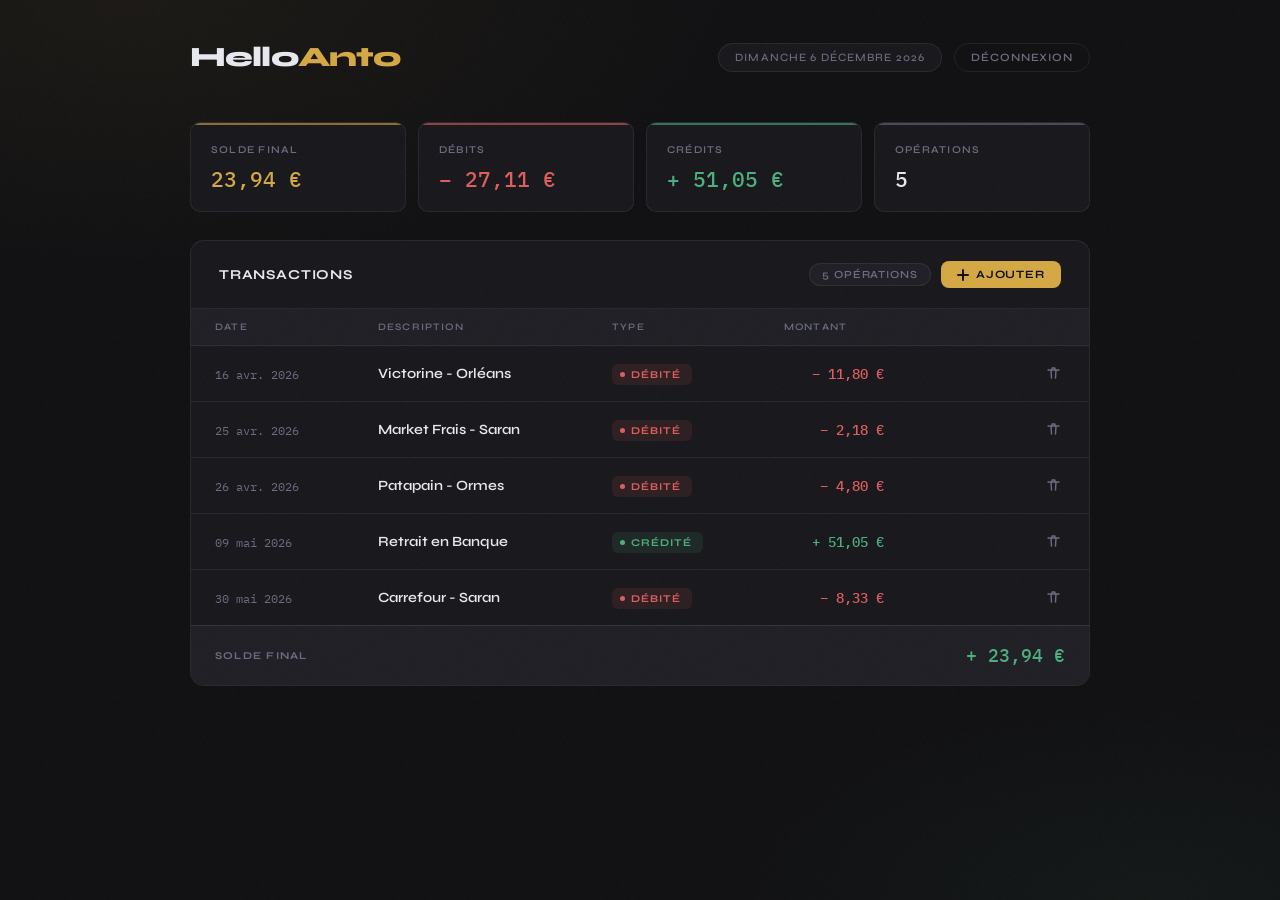
==== commit 8a67dcb2: "Update dashboard.html" ====
--- a/dashboard.html
+++ b/dashboard.html
@@ -42,7 +42,6 @@
         radial-gradient(ellipse 80% 50% at 10% 0%, rgba(212,168,67,.06) 0%, transparent 60%),
         radial-gradient(ellipse 60% 40% at 90% 100%, rgba(76,175,125,.05) 0%, transparent 55%);
     }
-
     body::after {
       content: '';
       position: fixed; inset: 0; pointer-events: none; z-index: 999;
@@ -52,29 +51,21 @@
 
     .wrapper { max-width: 900px; margin: 0 auto; }
 
-    /* HEADER */
+    /* ── HEADER ── */
     header {
-      display: flex;
-      align-items: center;
-      justify-content: space-between;
-      flex-wrap: wrap;
-      gap: 16px;
-      margin-bottom: 48px;
+      display: flex; align-items: center; justify-content: space-between;
+      flex-wrap: wrap; gap: 16px; margin-bottom: 48px;
       animation: fadeUp .5s cubic-bezier(.22,1,.36,1) both;
     }
-
     .brand { font-size: 1.75rem; font-weight: 800; letter-spacing: -.03em; }
     .brand em { font-style: normal; color: var(--gold); }
-
     .header-right { display: flex; align-items: center; gap: 12px; }
-
     .date-pill {
       font-size: .7rem; font-weight: 500; letter-spacing: .1em;
       text-transform: uppercase; color: var(--muted);
       background: var(--surface); border: 1px solid var(--border);
       border-radius: 99px; padding: 7px 16px;
     }
-
     .logout-btn {
       font-family: 'Syne', sans-serif; font-size: .7rem; font-weight: 600;
       letter-spacing: .08em; text-transform: uppercase; color: var(--muted);
@@ -83,15 +74,13 @@
     }
     .logout-btn:hover { color: var(--red); border-color: rgba(224,92,92,.3); }
 
-    /* KPI STRIP */
+    /* ── KPI STRIP ── */
     .summary {
-      display: grid;
-      grid-template-columns: repeat(4, 1fr);
+      display: grid; grid-template-columns: repeat(4, 1fr);
       gap: 12px; margin-bottom: 28px;
       animation: fadeUp .5s .07s cubic-bezier(.22,1,.36,1) both;
     }
     @media (max-width: 640px) { .summary { grid-template-columns: repeat(2, 1fr); } }
-
     .kpi {
       background: var(--surface); border: 1px solid var(--border);
       border-radius: var(--radius); padding: 20px 20px 18px;
@@ -106,7 +95,6 @@
     .kpi.k-debit  { --accent: var(--red); }
     .kpi.k-credit { --accent: var(--green); }
     .kpi.k-count  { --accent: var(--muted); }
-
     .kpi-label {
       font-size: .65rem; font-weight: 600; letter-spacing: .12em;
       text-transform: uppercase; color: var(--muted); margin-bottom: 10px;
@@ -119,13 +107,12 @@
     .kpi-value.red   { color: var(--red); }
     .kpi-value.green { color: var(--green); }
 
-    /* PANEL */
+    /* ── PANEL ── */
     .panel {
       background: var(--surface); border: 1px solid var(--border);
       border-radius: 14px; overflow: hidden;
       animation: fadeUp .5s .14s cubic-bezier(.22,1,.36,1) both;
     }
-
     .panel-header {
       padding: 20px 28px; border-bottom: 1px solid var(--border);
       display: flex; align-items: center; justify-content: space-between;
@@ -134,16 +121,29 @@
       font-size: .85rem; font-weight: 700;
       letter-spacing: .06em; text-transform: uppercase;
     }
+    .panel-header-right { display: flex; align-items: center; gap: 10px; }
     .tx-pill {
       font-size: .68rem; font-weight: 600; letter-spacing: .08em;
       text-transform: uppercase; color: var(--muted);
       background: var(--surface-2); border: 1px solid var(--border);
       border-radius: 99px; padding: 4px 12px;
     }
-
-    /* TABLE */
+    /* Bouton + Ajouter */
+    .add-btn {
+      font-family: 'Syne', sans-serif; font-size: .7rem; font-weight: 700;
+      letter-spacing: .08em; text-transform: uppercase;
+      color: var(--bg); background: var(--gold);
+      border: none; border-radius: 8px;
+      padding: 7px 16px; cursor: pointer;
+      display: flex; align-items: center; gap: 7px;
+      transition: opacity .2s, transform .15s;
+    }
+    .add-btn:hover  { opacity: .88; }
+    .add-btn:active { transform: scale(.97); }
+    .add-btn svg { flex-shrink: 0; }
+
+    /* ── TABLE ── */
     table { width: 100%; border-collapse: collapse; }
-
     thead th {
       padding: 12px 24px; text-align: left;
       font-size: .62rem; font-weight: 600; letter-spacing: .12em;
@@ -151,23 +151,18 @@
       background: var(--surface-2); border-bottom: 1px solid var(--border);
     }
     thead th:last-child { text-align: right; }
-
     tbody tr {
       border-bottom: 1px solid var(--border);
       transition: background .15s;
-      animation: rowSlide .35s cubic-bezier(.22,1,.36,1) both;
     }
     tbody tr:last-child { border-bottom: none; }
     tbody tr:hover { background: var(--surface-2); }
-
     td { padding: 16px 24px; vertical-align: middle; }
-
     .td-date {
       font-family: 'IBM Plex Mono', monospace;
       font-size: .78rem; color: var(--muted); white-space: nowrap;
     }
     .td-desc { font-size: .88rem; font-weight: 600; }
-
     .badge {
       display: inline-flex; align-items: center; gap: 6px;
       font-size: .65rem; font-weight: 700; letter-spacing: .1em;
@@ -178,14 +173,19 @@
     .badge.debit  .badge-dot { background: var(--red); }
     .badge.credit { background: var(--green-pale); color: var(--green); }
     .badge.credit .badge-dot { background: var(--green); }
-
     .td-amount {
       font-family: 'IBM Plex Mono', monospace; font-size: .9rem;
       font-weight: 500; text-align: right; white-space: nowrap;
     }
     .td-amount.debit  { color: var(--red); }
     .td-amount.credit { color: var(--green); }
-
+    /* Bouton supprimer dans chaque ligne */
+    .del-btn {
+      background: none; border: none; cursor: pointer;
+      color: var(--muted); padding: 4px; border-radius: 6px;
+      transition: color .15s, background .15s; line-height: 0;
+    }
+    .del-btn:hover { color: var(--red); background: var(--red-pale); }
     tfoot tr { background: var(--surface-2); border-top: 1px solid var(--border-h); }
     tfoot td { padding: 18px 24px; }
     .tfoot-label {
@@ -197,11 +197,116 @@
       font-weight: 500; text-align: right;
     }
 
+    /* ── MODAL OVERLAY ── */
+    .modal-overlay {
+      position: fixed; inset: 0; z-index: 100;
+      background: rgba(0,0,0,.65);
+      backdrop-filter: blur(6px);
+      display: flex; align-items: center; justify-content: center;
+      padding: 24px;
+      opacity: 0; pointer-events: none;
+      transition: opacity .25s;
+    }
+    .modal-overlay.open { opacity: 1; pointer-events: all; }
+
+    .modal {
+      background: var(--surface);
+      border: 1px solid var(--border-h);
+      border-radius: 16px;
+      width: min(460px, 100%);
+      padding: 36px 32px 32px;
+      box-shadow: 0 32px 80px rgba(0,0,0,.5);
+      transform: translateY(20px) scale(.97);
+      transition: transform .28s cubic-bezier(.22,1,.36,1);
+    }
+    .modal-overlay.open .modal { transform: translateY(0) scale(1); }
+
+    .modal-title {
+      font-size: 1rem; font-weight: 700; letter-spacing: .04em;
+      text-transform: uppercase; margin-bottom: 28px;
+      display: flex; align-items: center; justify-content: space-between;
+    }
+    .modal-close {
+      background: none; border: none; cursor: pointer;
+      color: var(--muted); line-height: 0; padding: 4px; border-radius: 6px;
+      transition: color .15s, background .15s;
+    }
+    .modal-close:hover { color: var(--text); background: var(--surface-2); }
+
+    /* Bascule Débité / Crédité */
+    .type-toggle {
+      display: grid; grid-template-columns: 1fr 1fr;
+      gap: 8px; margin-bottom: 20px;
+    }
+    .type-btn {
+      font-family: 'Syne', sans-serif; font-size: .75rem; font-weight: 700;
+      letter-spacing: .08em; text-transform: uppercase;
+      padding: 11px; border-radius: 8px; cursor: pointer;
+      border: 1.5px solid var(--border); background: var(--surface-2);
+      color: var(--muted); transition: all .18s;
+    }
+    .type-btn.active-debit  { background: var(--red-pale);   color: var(--red);   border-color: rgba(224,92,92,.35); }
+    .type-btn.active-credit { background: var(--green-pale); color: var(--green); border-color: rgba(76,175,125,.35); }
+
+    /* Champs */
+    .field { margin-bottom: 16px; }
+    .field label {
+      display: block; font-size: .65rem; font-weight: 700;
+      letter-spacing: .12em; text-transform: uppercase;
+      color: var(--muted); margin-bottom: 7px;
+    }
+    .field input {
+      width: 100%; background: var(--surface-2);
+      border: 1.5px solid var(--border); border-radius: 8px;
+      color: var(--text); font-family: 'Syne', sans-serif; font-size: .9rem;
+      padding: 11px 14px; outline: none;
+      transition: border-color .18s, box-shadow .18s;
+    }
+    .field input:focus {
+      border-color: var(--gold);
+      box-shadow: 0 0 0 3px rgba(212,168,67,.12);
+    }
+    .field input[type="number"] { font-family: 'IBM Plex Mono', monospace; }
+    .field input::placeholder { color: var(--muted); }
+
+    .modal-actions { display: flex; gap: 10px; margin-top: 24px; }
+    .btn-cancel {
+      flex: 1; font-family: 'Syne', sans-serif; font-size: .78rem; font-weight: 600;
+      letter-spacing: .06em; text-transform: uppercase;
+      background: none; border: 1px solid var(--border); color: var(--muted);
+      border-radius: 8px; padding: 12px; cursor: pointer;
+      transition: border-color .15s, color .15s;
+    }
+    .btn-cancel:hover { border-color: var(--border-h); color: var(--text); }
+    .btn-confirm {
+      flex: 2; font-family: 'Syne', sans-serif; font-size: .78rem; font-weight: 700;
+      letter-spacing: .06em; text-transform: uppercase;
+      background: var(--gold); border: none; color: var(--bg);
+      border-radius: 8px; padding: 12px; cursor: pointer;
+      transition: opacity .15s, transform .12s;
+    }
+    .btn-confirm:hover  { opacity: .88; }
+    .btn-confirm:active { transform: scale(.98); }
+
+    /* Toast de confirmation */
+    .toast {
+      position: fixed; bottom: 28px; left: 50%; transform: translateX(-50%) translateY(16px);
+      background: var(--surface); border: 1px solid var(--border-h);
+      border-radius: 99px; padding: 10px 22px;
+      font-size: .78rem; font-weight: 600; letter-spacing: .04em;
+      color: var(--green); box-shadow: 0 8px 32px rgba(0,0,0,.4);
+      opacity: 0; pointer-events: none; z-index: 200;
+      transition: opacity .25s, transform .25s;
+      white-space: nowrap;
+    }
+    .toast.show { opacity: 1; transform: translateX(-50%) translateY(0); }
+
+    /* ── ANIMATIONS ── */
     @keyframes fadeUp {
       from { opacity: 0; transform: translateY(16px); }
       to   { opacity: 1; transform: translateY(0); }
     }
-    @keyframes rowSlide {
+    @keyframes rowIn {
       from { opacity: 0; transform: translateX(-10px); }
       to   { opacity: 1; transform: translateX(0); }
     }
@@ -240,7 +345,15 @@
   <div class="panel">
     <div class="panel-header">
       <span class="panel-title">Transactions</span>
-      <span class="tx-pill" id="tx-count">—</span>
+      <div class="panel-header-right">
+        <span class="tx-pill" id="tx-count">—</span>
+        <button class="add-btn" onclick="openModal()">
+          <svg width="12" height="12" viewBox="0 0 12 12" fill="none">
+            <path d="M6 1v10M1 6h10" stroke="currentColor" stroke-width="2" stroke-linecap="round"/>
+          </svg>
+          Ajouter
+        </button>
+      </div>
     </div>
     <table>
       <thead>
@@ -249,12 +362,13 @@
           <th>Description</th>
           <th>Type</th>
           <th>Montant</th>
+          <th></th>
         </tr>
       </thead>
       <tbody id="table-body"></tbody>
       <tfoot>
         <tr>
-          <td colspan="3" class="tfoot-label">Solde final</td>
+          <td colspan="4" class="tfoot-label">Solde final</td>
           <td id="total-balance">—</td>
         </tr>
       </tfoot>
@@ -263,8 +377,52 @@
 
 </div>
 
+<!-- MODAL -->
+<div class="modal-overlay" id="modal-overlay" onclick="handleOverlayClick(event)">
+  <div class="modal">
+    <div class="modal-title">
+      Nouvelle transaction
+      <button class="modal-close" onclick="closeModal()" aria-label="Fermer">
+        <svg width="18" height="18" viewBox="0 0 18 18" fill="none">
+          <path d="M3 3l12 12M15 3L3 15" stroke="currentColor" stroke-width="1.8" stroke-linecap="round"/>
+        </svg>
+      </button>
+    </div>
+
+    <!-- Bascule type -->
+    <div class="type-toggle">
+      <button class="type-btn active-debit" id="btn-debit"  onclick="setType('Débité')">⬇ Débité</button>
+      <button class="type-btn"              id="btn-credit" onclick="setType('Crédité')">⬆ Crédité</button>
+    </div>
+
+    <div class="field">
+      <label for="inp-desc">Description</label>
+      <input type="text" id="inp-desc" placeholder="Ex: Carrefour - Saran" autocomplete="off">
+    </div>
+    <div class="field">
+      <label for="inp-montant">Montant (€)</label>
+      <input type="number" id="inp-montant" placeholder="0.00" min="0.01" step="0.01">
+    </div>
+    <div class="field">
+      <label for="inp-date">Date</label>
+      <input type="date" id="inp-date">
+    </div>
+
+    <div class="modal-actions">
+      <button class="btn-cancel"  onclick="closeModal()">Annuler</button>
+      <button class="btn-confirm" onclick="addTransaction()">Confirmer</button>
+    </div>
+  </div>
+</div>
+
+<!-- TOAST -->
+<div class="toast" id="toast"></div>
+
 <script>
-  const transactions = [
+  // ── Données (persistées dans localStorage) ──────────────────
+  const STORAGE_KEY = 'hellanto_transactions';
+
+  const defaultTransactions = [
     { date: "2026-04-16", description: "Victorine - Orléans",  type: "Débité",  montant: 11.80 },
     { date: "2026-04-25", description: "Market Frais - Saran",  type: "Débité",  montant: 2.18  },
     { date: "2026-04-26", description: "Patapain - Ormes",      type: "Débité",  montant: 4.80  },
@@ -272,6 +430,20 @@
     { date: "2026-05-30", description: "Carrefour - Saran",     type: "Débité",  montant: 8.33  },
   ];
 
+  function loadTransactions() {
+    try {
+      const raw = localStorage.getItem(STORAGE_KEY);
+      return raw ? JSON.parse(raw) : defaultTransactions;
+    } catch { return defaultTransactions; }
+  }
+
+  function saveTransactions(data) {
+    localStorage.setItem(STORAGE_KEY, JSON.stringify(data));
+  }
+
+  let transactions = loadTransactions();
+
+  // ── Helpers ──────────────────────────────────────────────────
   const fmt = n =>
     n.toLocaleString('fr-FR', { minimumFractionDigits: 2, maximumFractionDigits: 2 }) + ' €';
 
@@ -281,49 +453,155 @@
       .toLocaleDateString('fr-FR', { day: '2-digit', month: 'short', year: 'numeric' });
   };
 
+  // ── Rendu complet ─────────────────────────────────────────────
+  function render() {
+    const tbody = document.getElementById('table-body');
+    tbody.innerHTML = '';
+    let total = 0, totalDebits = 0, totalCredits = 0;
+
+    transactions.forEach((item, i) => {
+      const isDebit = item.type === 'Débité';
+      const montant = parseFloat(item.montant);
+      if (isDebit) { total -= montant; totalDebits += montant; }
+      else         { total += montant; totalCredits += montant; }
+
+      const tr = document.createElement('tr');
+      tr.style.animation = `rowIn .35s ${.05 + i * .04}s cubic-bezier(.22,1,.36,1) both`;
+      tr.innerHTML = `
+        <td class="td-date">${fmtDate(item.date)}</td>
+        <td class="td-desc">${item.description}</td>
+        <td><span class="badge ${isDebit ? 'debit' : 'credit'}"><span class="badge-dot"></span>${item.type}</span></td>
+        <td class="td-amount ${isDebit ? 'debit' : 'credit'}">${isDebit ? '−' : '+'} ${fmt(montant)}</td>
+        <td style="text-align:right">
+          <button class="del-btn" onclick="deleteTransaction(${i})" title="Supprimer">
+            <svg width="15" height="15" viewBox="0 0 15 15" fill="none">
+              <path d="M2 4h11M6 4V2.5a.5.5 0 01.5-.5h2a.5.5 0 01.5.5V4M5 4l.5 8M10 4l-.5 8" stroke="currentColor" stroke-width="1.4" stroke-linecap="round"/>
+            </svg>
+          </button>
+        </td>
+      `;
+      tbody.appendChild(tr);
+    });
+
+    // KPI
+    const balEl = document.getElementById('summary-balance');
+    balEl.textContent = (total < 0 ? '− ' : '') + fmt(Math.abs(total));
+    balEl.className   = 'kpi-value ' + (total < 0 ? 'red' : 'gold');
+    document.getElementById('summary-debits').textContent  = '− ' + fmt(totalDebits);
+    document.getElementById('summary-credits').textContent = '+ ' + fmt(totalCredits);
+    document.getElementById('summary-count').textContent   = transactions.length;
+    document.getElementById('tx-count').textContent =
+      transactions.length + ' opération' + (transactions.length > 1 ? 's' : '');
+
+    // Solde pied
+    const totalEl = document.getElementById('total-balance');
+    totalEl.textContent = (total < 0 ? '− ' : '+ ') + fmt(Math.abs(total));
+    totalEl.style.color = total < 0 ? 'var(--red)' : 'var(--green)';
+  }
+
+  // ── Date du jour ──────────────────────────────────────────────
   document.getElementById('today-date').textContent =
-    new Date().toLocaleDateString('fr-FR', {
-      weekday: 'long', day: 'numeric', month: 'long', year: 'numeric'
-    });
-
-  const tbody = document.getElementById('table-body');
-  let total = 0, totalDebits = 0, totalCredits = 0;
-
-  transactions.forEach((item, i) => {
-    const isDebit = item.type === 'Débité';
-    const montant = parseFloat(item.montant);
-    if (isDebit) { total -= montant; totalDebits += montant; }
-    else         { total += montant; totalCredits += montant; }
-
-    const tr = document.createElement('tr');
-    tr.style.animationDelay = `${.18 + i * .07}s`;
-    tr.innerHTML = `
-      <td class="td-date">${fmtDate(item.date)}</td>
-      <td class="td-desc">${item.description}</td>
-      <td><span class="badge ${isDebit ? 'debit' : 'credit'}"><span class="badge-dot"></span>${item.type}</span></td>
-      <td class="td-amount ${isDebit ? 'debit' : 'credit'}">${isDebit ? '−' : '+'} ${fmt(montant)}</td>
-    `;
-    tbody.appendChild(tr);
+    new Date().toLocaleDateString('fr-FR', { weekday:'long', day:'numeric', month:'long', year:'numeric' });
+
+  // ── Modal ─────────────────────────────────────────────────────
+  let selectedType = 'Débité';
+
+  function openModal() {
+    // Pré-remplir la date du jour
+    const today = new Date().toISOString().split('T')[0];
+    document.getElementById('inp-date').value = today;
+    document.getElementById('inp-desc').value = '';
+    document.getElementById('inp-montant').value = '';
+    setType('Débité');
+    document.getElementById('modal-overlay').classList.add('open');
+    setTimeout(() => document.getElementById('inp-desc').focus(), 120);
+  }
+
+  function closeModal() {
+    document.getElementById('modal-overlay').classList.remove('open');
+  }
+
+  function handleOverlayClick(e) {
+    if (e.target === document.getElementById('modal-overlay')) closeModal();
+  }
+
+  function setType(type) {
+    selectedType = type;
+    document.getElementById('btn-debit').className  = 'type-btn' + (type === 'Débité'  ? ' active-debit'  : '');
+    document.getElementById('btn-credit').className = 'type-btn' + (type === 'Crédité' ? ' active-credit' : '');
+  }
+
+  function addTransaction() {
+    const desc    = document.getElementById('inp-desc').value.trim();
+    const montant = parseFloat(document.getElementById('inp-montant').value);
+    const date    = document.getElementById('inp-date').value;
+
+    if (!desc)           { shake('inp-desc');    return; }
+    if (!montant || montant <= 0) { shake('inp-montant'); return; }
+    if (!date)           { shake('inp-date');    return; }
+
+    transactions.push({ date, description: desc, type: selectedType, montant });
+
+    // Trier par date décroissante
+    transactions.sort((a, b) => b.date.localeCompare(a.date));
+
+    saveTransactions(transactions);
+    render();
+    closeModal();
+    showToast('Transaction ajoutée ✓');
+  }
+
+  // ── Suppression ───────────────────────────────────────────────
+  function deleteTransaction(index) {
+    transactions.splice(index, 1);
+    saveTransactions(transactions);
+    render();
+    showToast('Transaction supprimée');
+  }
+
+  // ── Shake sur champ invalide ──────────────────────────────────
+  function shake(id) {
+    const el = document.getElementById(id);
+    el.style.borderColor = 'var(--red)';
+    el.style.animation = 'none';
+    el.offsetHeight; // reflow
+    el.style.animation = 'shakeX .3s ease';
+    el.focus();
+    setTimeout(() => { el.style.borderColor = ''; el.style.animation = ''; }, 700);
+  }
+
+  // ── Toast ─────────────────────────────────────────────────────
+  let toastTimer;
+  function showToast(msg) {
+    const t = document.getElementById('toast');
+    t.textContent = msg;
+    t.classList.add('show');
+    clearTimeout(toastTimer);
+    toastTimer = setTimeout(() => t.classList.remove('show'), 2200);
+  }
+
+  // ── Clavier ───────────────────────────────────────────────────
+  document.addEventListener('keydown', e => {
+    if (e.key === 'Escape') closeModal();
+    if (e.key === 'Enter' && document.getElementById('modal-overlay').classList.contains('open')) addTransaction();
   });
 
-  const balEl = document.getElementById('summary-balance');
-  balEl.textContent = (total < 0 ? '− ' : '') + fmt(Math.abs(total));
-  balEl.className   = 'kpi-value ' + (total < 0 ? 'red' : 'gold');
-
-  document.getElementById('summary-debits').textContent  = '− ' + fmt(totalDebits);
-  document.getElementById('summary-credits').textContent = '+ ' + fmt(totalCredits);
-  document.getElementById('summary-count').textContent   = transactions.length;
-  document.getElementById('tx-count').textContent =
-    transactions.length + ' opération' + (transactions.length > 1 ? 's' : '');
-
-  const totalEl = document.getElementById('total-balance');
-  totalEl.textContent = (total < 0 ? '− ' : '+ ') + fmt(Math.abs(total));
-  totalEl.style.color = total < 0 ? 'var(--red)' : 'var(--green)';
-
+  // ── Déconnexion ───────────────────────────────────────────────
   function logout() {
     sessionStorage.removeItem('isLoggedIn');
     window.location.href = 'index.html';
   }
+
+  // ── Init ──────────────────────────────────────────────────────
+  render();
 </script>
+
+<style>
+  @keyframes shakeX {
+    0%,100% { transform: translateX(0); }
+    20%,60%  { transform: translateX(-5px); }
+    40%,80%  { transform: translateX(5px); }
+  }
+</style>
 </body>
 </html>
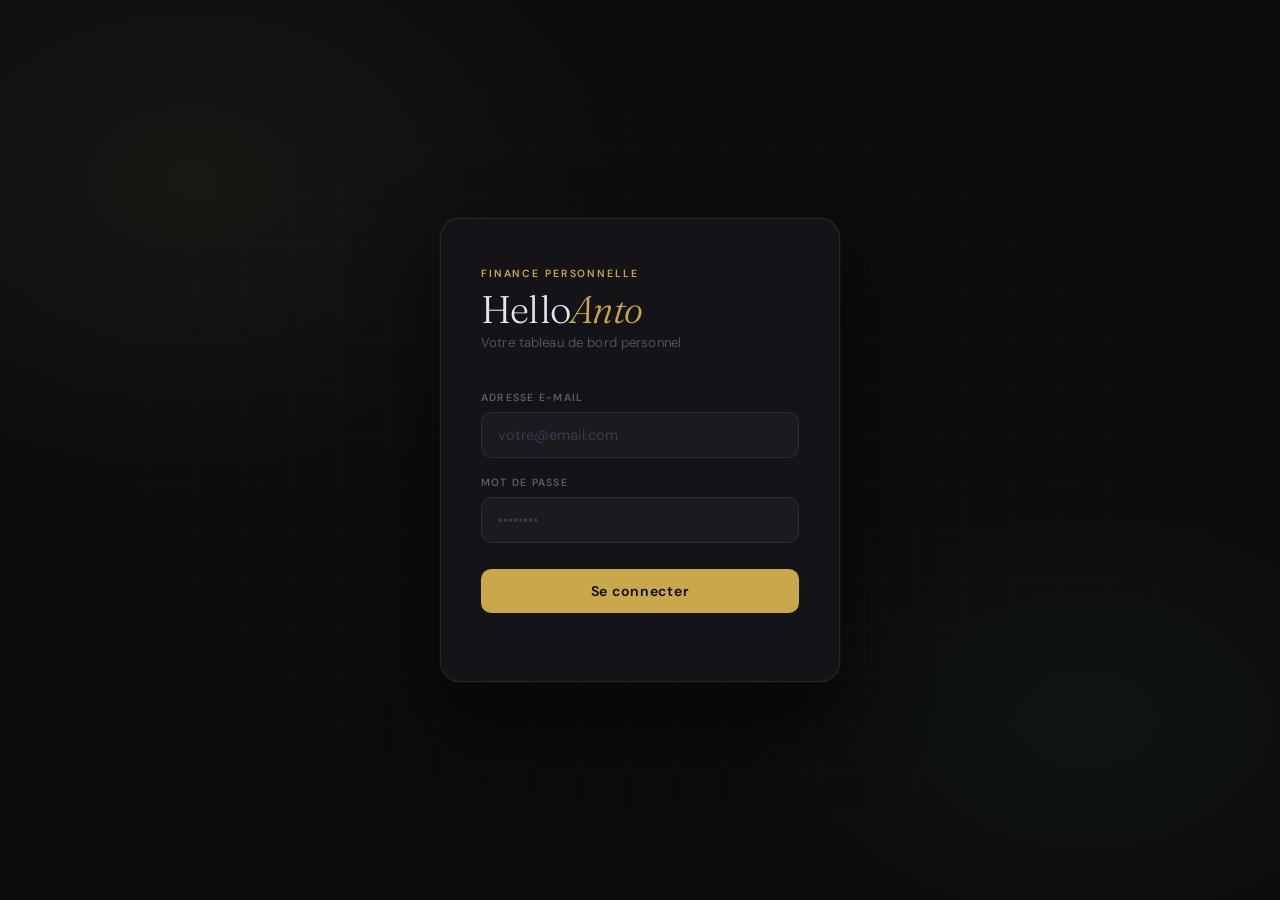
==== commit b0843f73: "Create dashboard.html" ====
--- a/dashboard.html
+++ b/dashboard.html
@@ -3,605 +3,1082 @@
 <head>
   <meta charset="UTF-8">
   <meta name="viewport" content="width=device-width, initial-scale=1.0">
-  <title>HelloAnto — Tableau de bord</title>
+  <title>HelloAnto</title>
   <link rel="preconnect" href="https://fonts.googleapis.com">
-  <link href="https://fonts.googleapis.com/css2?family=Syne:wght@400;500;600;700;800&family=IBM+Plex+Mono:wght@400;500&display=swap" rel="stylesheet">
-
-  <script>
-    if (sessionStorage.getItem('isLoggedIn') !== 'true') {
-      // window.location.href = 'index.html';
-    }
-  </script>
-
+  <link href="https://fonts.googleapis.com/css2?family=Fraunces:ital,opsz,wght@0,9..144,300;0,9..144,600;1,9..144,300&family=DM+Sans:opsz,wght@9..40,300;9..40,400;9..40,500;9..40,600&family=IBM+Plex+Mono:wght@400;500&display=swap" rel="stylesheet">
   <style>
     *, *::before, *::after { box-sizing: border-box; margin: 0; padding: 0; }
 
     :root {
-      --bg:         #0f0f11;
-      --surface:    #17171b;
-      --surface-2:  #1e1e24;
-      --border:     rgba(255,255,255,.07);
-      --border-h:   rgba(255,255,255,.13);
-      --text:       #e8e8f0;
-      --muted:      #6b6b80;
-      --gold:       #d4a843;
-      --red:        #e05c5c;
-      --red-pale:   rgba(224,92,92,.10);
-      --green:      #4caf7d;
-      --green-pale: rgba(76,175,125,.10);
-      --radius:     10px;
+      /* shared */
+      --gold:       #c8a84b;
+      --gold-dim:   rgba(200,168,75,.12);
+      --red:        #d95f5f;
+      --red-dim:    rgba(217,95,95,.10);
+      --green:      #4aab78;
+      --green-dim:  rgba(74,171,120,.10);
+      /* login */
+      --l-bg:       #0c0c0f;
+      --l-card:     #141418;
+      --l-border:   rgba(255,255,255,.08);
+      --l-text:     #e4e4ec;
+      --l-muted:    #5a5a72;
+      /* dash */
+      --d-bg:       #0a0a0d;
+      --d-rail:     #111115;
+      --d-surface:  #141418;
+      --d-surface2: #1a1a1f;
+      --d-border:   rgba(255,255,255,.06);
+      --d-borderh:  rgba(255,255,255,.12);
+      --d-text:     #e4e4ec;
+      --d-muted:    #5a5a72;
+      --d-muted2:   #3a3a52;
     }
 
     body {
-      background-color: var(--bg);
-      color: var(--text);
-      font-family: 'Syne', sans-serif;
+      font-family: 'DM Sans', sans-serif;
+      background: var(--d-bg);
+      color: var(--d-text);
+    }
+
+    /* ════════════════════════
+       PAGE VISIBILITY
+    ════════════════════════ */
+    #page-login     { display: flex; }
+    #page-dashboard { display: none; }
+
+    /* ════════════════════════
+       LOGIN PAGE
+    ════════════════════════ */
+    #page-login {
       min-height: 100vh;
-      padding: 40px 24px 80px;
+      align-items: center;
+      justify-content: center;
+      background: var(--l-bg);
       background-image:
-        radial-gradient(ellipse 80% 50% at 10% 0%, rgba(212,168,67,.06) 0%, transparent 60%),
-        radial-gradient(ellipse 60% 40% at 90% 100%, rgba(76,175,125,.05) 0%, transparent 55%);
-    }
-    body::after {
+        radial-gradient(ellipse 60% 60% at 15% 20%, rgba(200,168,75,.07) 0%, transparent 60%),
+        radial-gradient(ellipse 50% 50% at 85% 80%, rgba(74,171,120,.05) 0%, transparent 55%);
+      padding: 24px;
+      position: relative;
+      overflow: hidden;
+    }
+
+    /* grid lines bg */
+    #page-login::before {
       content: '';
-      position: fixed; inset: 0; pointer-events: none; z-index: 999;
-      background-image: url("data:image/svg+xml,%3Csvg viewBox='0 0 256 256' xmlns='http://www.w3.org/2000/svg'%3E%3Cfilter id='n'%3E%3CfeTurbulence type='fractalNoise' baseFrequency='.9' numOctaves='4' stitchTiles='stitch'/%3E%3C/filter%3E%3Crect width='100%25' height='100%25' filter='url(%23n)' opacity='.035'/%3E%3C/svg%3E");
-      background-size: 180px;
-    }
-
-    .wrapper { max-width: 900px; margin: 0 auto; }
-
-    /* ── HEADER ── */
-    header {
-      display: flex; align-items: center; justify-content: space-between;
-      flex-wrap: wrap; gap: 16px; margin-bottom: 48px;
-      animation: fadeUp .5s cubic-bezier(.22,1,.36,1) both;
-    }
-    .brand { font-size: 1.75rem; font-weight: 800; letter-spacing: -.03em; }
-    .brand em { font-style: normal; color: var(--gold); }
-    .header-right { display: flex; align-items: center; gap: 12px; }
-    .date-pill {
-      font-size: .7rem; font-weight: 500; letter-spacing: .1em;
-      text-transform: uppercase; color: var(--muted);
-      background: var(--surface); border: 1px solid var(--border);
-      border-radius: 99px; padding: 7px 16px;
-    }
-    .logout-btn {
-      font-family: 'Syne', sans-serif; font-size: .7rem; font-weight: 600;
-      letter-spacing: .08em; text-transform: uppercase; color: var(--muted);
-      background: none; border: 1px solid var(--border); border-radius: 99px;
-      padding: 7px 16px; cursor: pointer; transition: color .2s, border-color .2s;
-    }
-    .logout-btn:hover { color: var(--red); border-color: rgba(224,92,92,.3); }
-
-    /* ── KPI STRIP ── */
-    .summary {
+      position: absolute; inset: 0; pointer-events: none;
+      background-image:
+        linear-gradient(rgba(255,255,255,.025) 1px, transparent 1px),
+        linear-gradient(90deg, rgba(255,255,255,.025) 1px, transparent 1px);
+      background-size: 48px 48px;
+      mask-image: radial-gradient(ellipse at center, black 30%, transparent 75%);
+    }
+
+    .login-card {
+      position: relative; z-index: 1;
+      width: min(400px, 100%);
+      background: var(--l-card);
+      border: 1px solid var(--l-border);
+      border-radius: 20px;
+      padding: 48px 40px 40px;
+      box-shadow: 0 0 0 1px rgba(255,255,255,.03), 0 40px 80px rgba(0,0,0,.6);
+      animation: loginRise .6s cubic-bezier(.22,1,.36,1) both;
+    }
+    @keyframes loginRise {
+      from { opacity: 0; transform: translateY(28px) scale(.97); }
+      to   { opacity: 1; transform: translateY(0) scale(1); }
+    }
+
+    .login-eyebrow {
+      font-size: .65rem; font-weight: 600; letter-spacing: .18em;
+      text-transform: uppercase; color: var(--gold); margin-bottom: 10px;
+    }
+    .login-brand {
+      font-family: 'Fraunces', serif; font-size: 2.4rem; font-weight: 300;
+      color: var(--l-text); letter-spacing: -.02em; line-height: 1;
+      margin-bottom: 6px;
+    }
+    .login-brand em { font-style: italic; color: var(--gold); }
+    .login-sub {
+      font-size: .83rem; color: var(--l-muted); font-weight: 300;
+      margin-bottom: 40px; letter-spacing: .01em;
+    }
+
+    .login-field { margin-bottom: 18px; }
+    .login-field label {
+      display: block; font-size: .65rem; font-weight: 600;
+      letter-spacing: .12em; text-transform: uppercase;
+      color: var(--l-muted); margin-bottom: 8px;
+    }
+    .login-field input {
+      display: block; width: 100%; padding: 12px 16px;
+      background: var(--d-surface2); border: 1px solid var(--l-border);
+      border-radius: 10px; color: var(--l-text);
+      font-family: 'DM Sans', sans-serif; font-size: .92rem; font-weight: 400;
+      outline: none; transition: border-color .2s, box-shadow .2s;
+    }
+    .login-field input::placeholder { color: var(--d-muted2); }
+    .login-field input:focus {
+      border-color: rgba(200,168,75,.5);
+      box-shadow: 0 0 0 3px rgba(200,168,75,.08);
+    }
+
+    .login-submit {
+      width: 100%; margin-top: 8px; padding: 13px;
+      background: var(--gold); color: #0a0a0d;
+      font-family: 'DM Sans', sans-serif; font-size: .88rem; font-weight: 600;
+      letter-spacing: .05em; border: none; border-radius: 10px;
+      cursor: pointer; transition: opacity .2s, transform .12s;
+    }
+    .login-submit:hover  { opacity: .88; }
+    .login-submit:active { transform: scale(.98); }
+
+    #login-msg {
+      margin-top: 14px; font-size: .82rem; min-height: 1.1em;
+      text-align: center; font-weight: 400;
+    }
+
+    /* ════════════════════════
+       DASHBOARD LAYOUT
+    ════════════════════════ */
+    #page-dashboard {
+      display: none;
+      min-height: 100vh;
+    }
+
+    .dash-shell {
+      display: grid;
+      grid-template-columns: 220px 1fr;
+      grid-template-rows: 100vh;
+    }
+    @media (max-width: 720px) {
+      .dash-shell { grid-template-columns: 1fr; grid-template-rows: auto 1fr; }
+      .dash-sidebar { display: none; }
+      .dash-topbar  { display: flex !important; }
+    }
+
+    /* ── SIDEBAR ── */
+    .dash-sidebar {
+      background: var(--d-rail);
+      border-right: 1px solid var(--d-border);
+      display: flex; flex-direction: column;
+      padding: 32px 0;
+      position: sticky; top: 0; height: 100vh; overflow: hidden;
+      animation: sideIn .5s cubic-bezier(.22,1,.36,1) both;
+    }
+    @keyframes sideIn {
+      from { opacity: 0; transform: translateX(-16px); }
+      to   { opacity: 1; transform: translateX(0); }
+    }
+
+    .side-logo {
+      font-family: 'Fraunces', serif; font-size: 1.5rem; font-weight: 300;
+      color: var(--d-text); letter-spacing: -.01em;
+      padding: 0 24px; margin-bottom: 40px;
+    }
+    .side-logo em { font-style: italic; color: var(--gold); }
+
+    .side-section-label {
+      font-size: .6rem; font-weight: 600; letter-spacing: .16em;
+      text-transform: uppercase; color: var(--d-muted);
+      padding: 0 24px; margin-bottom: 8px;
+    }
+
+    .side-nav { flex: 1; }
+    .side-item {
+      display: flex; align-items: center; gap: 12px;
+      padding: 10px 24px; margin: 1px 12px; border-radius: 8px;
+      font-size: .82rem; font-weight: 500; color: var(--d-muted);
+      cursor: pointer; transition: background .15s, color .15s; text-decoration: none;
+      letter-spacing: .01em;
+    }
+    .side-item:hover { background: var(--d-surface); color: var(--d-text); }
+    .side-item.active { background: var(--d-surface2); color: var(--d-text); }
+    .side-item.active .side-icon { color: var(--gold); }
+    .side-icon { width: 16px; height: 16px; flex-shrink: 0; opacity: .7; }
+    .side-item.active .side-icon { opacity: 1; }
+
+    .side-footer {
+      padding: 20px 24px 0;
+      border-top: 1px solid var(--d-border);
+    }
+    .side-logout {
+      display: flex; align-items: center; gap: 10px;
+      font-size: .78rem; font-weight: 500; color: var(--d-muted);
+      cursor: pointer; background: none; border: none;
+      font-family: 'DM Sans', sans-serif; padding: 8px 0;
+      transition: color .15s; letter-spacing: .01em;
+    }
+    .side-logout:hover { color: var(--red); }
+
+    /* ── TOP BAR (mobile only) ── */
+    .dash-topbar {
+      display: none;
+      align-items: center; justify-content: space-between;
+      background: var(--d-rail); border-bottom: 1px solid var(--d-border);
+      padding: 16px 20px;
+    }
+    .topbar-brand { font-family: 'Fraunces', serif; font-size: 1.3rem; font-weight: 300; }
+    .topbar-brand em { font-style: italic; color: var(--gold); }
+    .topbar-logout {
+      font-size: .72rem; font-weight: 600; letter-spacing: .06em; text-transform: uppercase;
+      color: var(--d-muted); background: none; border: 1px solid var(--d-border);
+      border-radius: 8px; padding: 6px 14px; cursor: pointer; font-family: 'DM Sans', sans-serif;
+      transition: color .15s, border-color .15s;
+    }
+    .topbar-logout:hover { color: var(--red); border-color: rgba(217,95,95,.3); }
+
+    /* ── MAIN CONTENT ── */
+    .dash-main {
+      overflow-y: auto;
+      background: var(--d-bg);
+      background-image:
+        radial-gradient(ellipse 70% 40% at 80% 10%, rgba(200,168,75,.04) 0%, transparent 55%),
+        radial-gradient(ellipse 50% 50% at 20% 90%, rgba(74,171,120,.04) 0%, transparent 50%);
+    }
+
+    .dash-main-inner {
+      max-width: 820px;
+      margin: 0 auto;
+      padding: 44px 32px 80px;
+    }
+    @media (max-width: 720px) { .dash-main-inner { padding: 28px 16px 60px; } }
+
+    /* ── PAGE HEADER ── */
+    .page-header {
+      display: flex; align-items: flex-end; justify-content: space-between;
+      flex-wrap: wrap; gap: 12px; margin-bottom: 36px;
+      animation: fadeUp .45s cubic-bezier(.22,1,.36,1) both;
+    }
+    .page-title {
+      font-family: 'Fraunces', serif; font-size: 1.8rem; font-weight: 300;
+      letter-spacing: -.02em; line-height: 1.1;
+    }
+    .page-title span { color: var(--d-muted); font-size: 1rem; display: block; font-family: 'DM Sans', sans-serif; font-weight: 400; margin-bottom: 4px; letter-spacing: 0; }
+    .date-chip {
+      font-size: .68rem; font-weight: 500; letter-spacing: .1em; text-transform: uppercase;
+      color: var(--d-muted); background: var(--d-surface);
+      border: 1px solid var(--d-border); border-radius: 99px; padding: 6px 14px;
+    }
+
+    /* ── KPI GRID ── */
+    .kpi-grid {
       display: grid; grid-template-columns: repeat(4, 1fr);
-      gap: 12px; margin-bottom: 28px;
-      animation: fadeUp .5s .07s cubic-bezier(.22,1,.36,1) both;
-    }
-    @media (max-width: 640px) { .summary { grid-template-columns: repeat(2, 1fr); } }
+      gap: 10px; margin-bottom: 24px;
+      animation: fadeUp .45s .06s cubic-bezier(.22,1,.36,1) both;
+    }
+    @media (max-width: 600px) { .kpi-grid { grid-template-columns: repeat(2, 1fr); } }
+
     .kpi {
-      background: var(--surface); border: 1px solid var(--border);
-      border-radius: var(--radius); padding: 20px 20px 18px;
+      background: var(--d-surface); border: 1px solid var(--d-border);
+      border-radius: 12px; padding: 18px 18px 16px;
       position: relative; overflow: hidden; transition: border-color .2s;
     }
-    .kpi:hover { border-color: var(--border-h); }
     .kpi::before {
       content: ''; position: absolute; top: 0; left: 0; right: 0;
-      height: 2px; border-radius: 2px 2px 0 0;
-      background: var(--accent, var(--gold)); opacity: .6;
-    }
-    .kpi.k-debit  { --accent: var(--red); }
-    .kpi.k-credit { --accent: var(--green); }
-    .kpi.k-count  { --accent: var(--muted); }
+      height: 1.5px; background: var(--kpi-accent, var(--gold)); opacity: .7;
+    }
+    .kpi.k-debit  { --kpi-accent: var(--red); }
+    .kpi.k-credit { --kpi-accent: var(--green); }
+    .kpi.k-count  { --kpi-accent: var(--d-muted); }
+    .kpi:hover { border-color: var(--d-borderh); }
+
     .kpi-label {
+      font-size: .62rem; font-weight: 600; letter-spacing: .12em;
+      text-transform: uppercase; color: var(--d-muted); margin-bottom: 10px;
+    }
+    .kpi-val {
+      font-family: 'IBM Plex Mono', monospace; font-size: 1.22rem;
+      font-weight: 500; line-height: 1; white-space: nowrap; overflow: hidden;
+      text-overflow: ellipsis;
+    }
+    .kpi-val.gold  { color: var(--gold); }
+    .kpi-val.red   { color: var(--red); }
+    .kpi-val.green { color: var(--green); }
+
+    /* ── CHART STRIP ── */
+    .chart-strip {
+      background: var(--d-surface); border: 1px solid var(--d-border);
+      border-radius: 12px; padding: 20px 24px 16px; margin-bottom: 24px;
+      animation: fadeUp .45s .1s cubic-bezier(.22,1,.36,1) both;
+    }
+    .chart-strip-header {
+      display: flex; align-items: center; justify-content: space-between; margin-bottom: 16px;
+    }
+    .chart-strip-title {
       font-size: .65rem; font-weight: 600; letter-spacing: .12em;
-      text-transform: uppercase; color: var(--muted); margin-bottom: 10px;
-    }
-    .kpi-value {
-      font-family: 'IBM Plex Mono', monospace; font-size: 1.3rem;
-      font-weight: 500; white-space: nowrap;
-    }
-    .kpi-value.gold  { color: var(--gold); }
-    .kpi-value.red   { color: var(--red); }
-    .kpi-value.green { color: var(--green); }
-
-    /* ── PANEL ── */
-    .panel {
-      background: var(--surface); border: 1px solid var(--border);
+      text-transform: uppercase; color: var(--d-muted);
+    }
+    .chart-legend {
+      display: flex; gap: 14px;
+    }
+    .legend-item {
+      display: flex; align-items: center; gap: 5px;
+      font-size: .65rem; font-weight: 500; color: var(--d-muted);
+    }
+    .legend-dot { width: 6px; height: 6px; border-radius: 50%; }
+    #balance-chart { width: 100%; height: 72px; display: block; }
+
+    /* ── TRANSACTIONS PANEL ── */
+    .tx-panel {
+      background: var(--d-surface); border: 1px solid var(--d-border);
       border-radius: 14px; overflow: hidden;
-      animation: fadeUp .5s .14s cubic-bezier(.22,1,.36,1) both;
-    }
-    .panel-header {
-      padding: 20px 28px; border-bottom: 1px solid var(--border);
-      display: flex; align-items: center; justify-content: space-between;
-    }
-    .panel-title {
-      font-size: .85rem; font-weight: 700;
+      animation: fadeUp .45s .14s cubic-bezier(.22,1,.36,1) both;
+    }
+
+    .tx-panel-header {
+      padding: 18px 24px; border-bottom: 1px solid var(--d-border);
+      display: flex; align-items: center; justify-content: space-between; gap: 12px;
+      flex-wrap: wrap;
+    }
+    .tx-panel-title {
+      font-size: .72rem; font-weight: 700; letter-spacing: .1em; text-transform: uppercase;
+    }
+    .tx-panel-right { display: flex; align-items: center; gap: 8px; }
+
+    .tx-count-pill {
+      font-size: .65rem; font-weight: 600; letter-spacing: .08em; text-transform: uppercase;
+      color: var(--d-muted); background: var(--d-surface2);
+      border: 1px solid var(--d-border); border-radius: 99px; padding: 4px 12px;
+    }
+
+    .add-tx-btn {
+      display: flex; align-items: center; gap: 6px;
+      font-family: 'DM Sans', sans-serif; font-size: .72rem; font-weight: 600;
       letter-spacing: .06em; text-transform: uppercase;
-    }
-    .panel-header-right { display: flex; align-items: center; gap: 10px; }
-    .tx-pill {
-      font-size: .68rem; font-weight: 600; letter-spacing: .08em;
-      text-transform: uppercase; color: var(--muted);
-      background: var(--surface-2); border: 1px solid var(--border);
-      border-radius: 99px; padding: 4px 12px;
-    }
-    /* Bouton + Ajouter */
-    .add-btn {
-      font-family: 'Syne', sans-serif; font-size: .7rem; font-weight: 700;
-      letter-spacing: .08em; text-transform: uppercase;
-      color: var(--bg); background: var(--gold);
-      border: none; border-radius: 8px;
-      padding: 7px 16px; cursor: pointer;
-      display: flex; align-items: center; gap: 7px;
-      transition: opacity .2s, transform .15s;
-    }
-    .add-btn:hover  { opacity: .88; }
-    .add-btn:active { transform: scale(.97); }
-    .add-btn svg { flex-shrink: 0; }
-
-    /* ── TABLE ── */
+      color: #0a0a0d; background: var(--gold);
+      border: none; border-radius: 8px; padding: 7px 14px;
+      cursor: pointer; transition: opacity .2s, transform .12s;
+    }
+    .add-tx-btn:hover  { opacity: .85; }
+    .add-tx-btn:active { transform: scale(.97); }
+
+    /* filter tabs */
+    .tx-filters {
+      padding: 0 24px;
+      border-bottom: 1px solid var(--d-border);
+      display: flex; gap: 0;
+    }
+    .filter-tab {
+      font-size: .68rem; font-weight: 600; letter-spacing: .08em; text-transform: uppercase;
+      color: var(--d-muted); padding: 11px 16px; cursor: pointer;
+      border-bottom: 2px solid transparent; margin-bottom: -1px;
+      transition: color .15s, border-color .15s; background: none; border-top: none; border-left: none; border-right: none;
+      font-family: 'DM Sans', sans-serif;
+    }
+    .filter-tab.active { color: var(--gold); border-bottom-color: var(--gold); }
+    .filter-tab:hover:not(.active) { color: var(--d-text); }
+
+    /* table */
     table { width: 100%; border-collapse: collapse; }
     thead th {
-      padding: 12px 24px; text-align: left;
-      font-size: .62rem; font-weight: 600; letter-spacing: .12em;
-      text-transform: uppercase; color: var(--muted);
-      background: var(--surface-2); border-bottom: 1px solid var(--border);
-    }
-    thead th:last-child { text-align: right; }
+      padding: 11px 20px; text-align: left;
+      font-size: .6rem; font-weight: 600; letter-spacing: .12em; text-transform: uppercase;
+      color: var(--d-muted); background: var(--d-surface2);
+      border-bottom: 1px solid var(--d-border);
+    }
+    thead th:last-child { text-align: right; width: 40px; }
+    thead th.th-amount { text-align: right; }
+
     tbody tr {
-      border-bottom: 1px solid var(--border);
-      transition: background .15s;
+      border-bottom: 1px solid var(--d-border);
+      transition: background .12s;
+      animation: rowIn .3s cubic-bezier(.22,1,.36,1) both;
     }
     tbody tr:last-child { border-bottom: none; }
-    tbody tr:hover { background: var(--surface-2); }
-    td { padding: 16px 24px; vertical-align: middle; }
+    tbody tr:hover { background: var(--d-surface2); }
+
+    td { padding: 14px 20px; vertical-align: middle; }
+
     .td-date {
-      font-family: 'IBM Plex Mono', monospace;
-      font-size: .78rem; color: var(--muted); white-space: nowrap;
-    }
-    .td-desc { font-size: .88rem; font-weight: 600; }
+      font-family: 'IBM Plex Mono', monospace; font-size: .75rem;
+      color: var(--d-muted); white-space: nowrap;
+    }
+    .td-desc { font-size: .86rem; font-weight: 500; max-width: 240px; }
+    .td-desc-sub { font-size: .72rem; color: var(--d-muted); font-weight: 400; margin-top: 2px; }
+
     .badge {
-      display: inline-flex; align-items: center; gap: 6px;
-      font-size: .65rem; font-weight: 700; letter-spacing: .1em;
-      text-transform: uppercase; padding: 4px 11px 4px 8px; border-radius: 6px;
-    }
-    .badge-dot { width: 5px; height: 5px; border-radius: 50%; flex-shrink: 0; }
-    .badge.debit  { background: var(--red-pale);   color: var(--red); }
+      display: inline-flex; align-items: center; gap: 5px;
+      font-size: .62rem; font-weight: 700; letter-spacing: .08em; text-transform: uppercase;
+      padding: 3px 10px 3px 7px; border-radius: 6px;
+    }
+    .badge-dot { width: 4px; height: 4px; border-radius: 50%; flex-shrink: 0; }
+    .badge.debit  { background: var(--red-dim);   color: var(--red); }
     .badge.debit  .badge-dot { background: var(--red); }
-    .badge.credit { background: var(--green-pale); color: var(--green); }
+    .badge.credit { background: var(--green-dim); color: var(--green); }
     .badge.credit .badge-dot { background: var(--green); }
+
     .td-amount {
-      font-family: 'IBM Plex Mono', monospace; font-size: .9rem;
+      font-family: 'IBM Plex Mono', monospace; font-size: .88rem;
       font-weight: 500; text-align: right; white-space: nowrap;
     }
     .td-amount.debit  { color: var(--red); }
     .td-amount.credit { color: var(--green); }
-    /* Bouton supprimer dans chaque ligne */
+
     .del-btn {
       background: none; border: none; cursor: pointer;
-      color: var(--muted); padding: 4px; border-radius: 6px;
-      transition: color .15s, background .15s; line-height: 0;
-    }
-    .del-btn:hover { color: var(--red); background: var(--red-pale); }
-    tfoot tr { background: var(--surface-2); border-top: 1px solid var(--border-h); }
-    tfoot td { padding: 18px 24px; }
-    .tfoot-label {
-      font-size: .65rem; font-weight: 700; letter-spacing: .12em;
-      text-transform: uppercase; color: var(--muted);
-    }
+      color: var(--d-muted2); padding: 5px; border-radius: 6px; line-height: 0;
+      transition: color .15s, background .15s;
+    }
+    .del-btn:hover { color: var(--red); background: var(--red-dim); }
+
+    .tx-empty {
+      padding: 48px 24px; text-align: center;
+      font-size: .85rem; color: var(--d-muted); font-weight: 400;
+    }
+
+    /* tfoot */
+    tfoot tr { background: var(--d-surface2); border-top: 1px solid var(--d-borderh); }
+    tfoot td { padding: 16px 20px; font-size: .78rem; }
+    .tfoot-label { font-weight: 600; letter-spacing: .08em; text-transform: uppercase; color: var(--d-muted); font-size: .65rem; }
     #total-balance {
-      font-family: 'IBM Plex Mono', monospace; font-size: 1.1rem;
+      font-family: 'IBM Plex Mono', monospace; font-size: 1.05rem;
       font-weight: 500; text-align: right;
     }
 
-    /* ── MODAL OVERLAY ── */
-    .modal-overlay {
-      position: fixed; inset: 0; z-index: 100;
-      background: rgba(0,0,0,.65);
-      backdrop-filter: blur(6px);
-      display: flex; align-items: center; justify-content: center;
-      padding: 24px;
-      opacity: 0; pointer-events: none;
-      transition: opacity .25s;
-    }
-    .modal-overlay.open { opacity: 1; pointer-events: all; }
-
-    .modal {
-      background: var(--surface);
-      border: 1px solid var(--border-h);
-      border-radius: 16px;
-      width: min(460px, 100%);
-      padding: 36px 32px 32px;
-      box-shadow: 0 32px 80px rgba(0,0,0,.5);
-      transform: translateY(20px) scale(.97);
-      transition: transform .28s cubic-bezier(.22,1,.36,1);
-    }
-    .modal-overlay.open .modal { transform: translateY(0) scale(1); }
-
-    .modal-title {
-      font-size: 1rem; font-weight: 700; letter-spacing: .04em;
-      text-transform: uppercase; margin-bottom: 28px;
+    /* ── MODAL ── */
+    .modal-bg {
+      position: fixed; inset: 0; z-index: 200;
+      background: rgba(0,0,0,.7); backdrop-filter: blur(8px);
+      display: flex; align-items: center; justify-content: center; padding: 24px;
+      opacity: 0; pointer-events: none; transition: opacity .22s;
+    }
+    .modal-bg.open { opacity: 1; pointer-events: all; }
+
+    .modal-box {
+      background: var(--d-surface); border: 1px solid var(--d-borderh);
+      border-radius: 18px; width: min(440px, 100%);
+      padding: 32px 28px 28px;
+      box-shadow: 0 40px 100px rgba(0,0,0,.6);
+      transform: translateY(18px) scale(.96);
+      transition: transform .26s cubic-bezier(.22,1,.36,1);
+    }
+    .modal-bg.open .modal-box { transform: translateY(0) scale(1); }
+
+    .modal-head {
       display: flex; align-items: center; justify-content: space-between;
-    }
-    .modal-close {
-      background: none; border: none; cursor: pointer;
-      color: var(--muted); line-height: 0; padding: 4px; border-radius: 6px;
-      transition: color .15s, background .15s;
-    }
-    .modal-close:hover { color: var(--text); background: var(--surface-2); }
-
-    /* Bascule Débité / Crédité */
-    .type-toggle {
-      display: grid; grid-template-columns: 1fr 1fr;
-      gap: 8px; margin-bottom: 20px;
-    }
+      margin-bottom: 24px;
+    }
+    .modal-head-title {
+      font-family: 'Fraunces', serif; font-size: 1.2rem; font-weight: 300;
+      letter-spacing: -.01em;
+    }
+    .modal-x {
+      background: none; border: none; cursor: pointer; color: var(--d-muted);
+      line-height: 0; padding: 4px; border-radius: 6px; transition: color .15s, background .15s;
+    }
+    .modal-x:hover { color: var(--d-text); background: var(--d-surface2); }
+
+    .type-row { display: grid; grid-template-columns: 1fr 1fr; gap: 8px; margin-bottom: 18px; }
     .type-btn {
-      font-family: 'Syne', sans-serif; font-size: .75rem; font-weight: 700;
+      font-family: 'DM Sans', sans-serif; font-size: .72rem; font-weight: 700;
       letter-spacing: .08em; text-transform: uppercase;
-      padding: 11px; border-radius: 8px; cursor: pointer;
-      border: 1.5px solid var(--border); background: var(--surface-2);
-      color: var(--muted); transition: all .18s;
-    }
-    .type-btn.active-debit  { background: var(--red-pale);   color: var(--red);   border-color: rgba(224,92,92,.35); }
-    .type-btn.active-credit { background: var(--green-pale); color: var(--green); border-color: rgba(76,175,125,.35); }
-
-    /* Champs */
-    .field { margin-bottom: 16px; }
-    .field label {
-      display: block; font-size: .65rem; font-weight: 700;
+      padding: 10px; border-radius: 8px; cursor: pointer;
+      border: 1px solid var(--d-border); background: var(--d-surface2);
+      color: var(--d-muted); transition: all .15s;
+    }
+    .type-btn.is-debit  { background: var(--red-dim);   color: var(--red);   border-color: rgba(217,95,95,.3); }
+    .type-btn.is-credit { background: var(--green-dim); color: var(--green); border-color: rgba(74,171,120,.3); }
+
+    .m-field { margin-bottom: 14px; }
+    .m-field label {
+      display: block; font-size: .62rem; font-weight: 600;
       letter-spacing: .12em; text-transform: uppercase;
-      color: var(--muted); margin-bottom: 7px;
-    }
-    .field input {
-      width: 100%; background: var(--surface-2);
-      border: 1.5px solid var(--border); border-radius: 8px;
-      color: var(--text); font-family: 'Syne', sans-serif; font-size: .9rem;
-      padding: 11px 14px; outline: none;
+      color: var(--d-muted); margin-bottom: 7px;
+    }
+    .m-field input {
+      width: 100%; background: var(--d-surface2);
+      border: 1px solid var(--d-border); border-radius: 8px;
+      color: var(--d-text); font-family: 'DM Sans', sans-serif;
+      font-size: .9rem; padding: 10px 14px; outline: none;
       transition: border-color .18s, box-shadow .18s;
     }
-    .field input:focus {
-      border-color: var(--gold);
-      box-shadow: 0 0 0 3px rgba(212,168,67,.12);
-    }
-    .field input[type="number"] { font-family: 'IBM Plex Mono', monospace; }
-    .field input::placeholder { color: var(--muted); }
-
-    .modal-actions { display: flex; gap: 10px; margin-top: 24px; }
-    .btn-cancel {
-      flex: 1; font-family: 'Syne', sans-serif; font-size: .78rem; font-weight: 600;
+    .m-field input:focus {
+      border-color: rgba(200,168,75,.45);
+      box-shadow: 0 0 0 3px rgba(200,168,75,.07);
+    }
+    .m-field input[type="number"] { font-family: 'IBM Plex Mono', monospace; }
+    .m-field input::placeholder { color: var(--d-muted2); }
+
+    .modal-actions { display: flex; gap: 8px; margin-top: 20px; }
+    .m-cancel {
+      flex: 1; font-family: 'DM Sans', sans-serif; font-size: .75rem; font-weight: 600;
       letter-spacing: .06em; text-transform: uppercase;
-      background: none; border: 1px solid var(--border); color: var(--muted);
-      border-radius: 8px; padding: 12px; cursor: pointer;
-      transition: border-color .15s, color .15s;
-    }
-    .btn-cancel:hover { border-color: var(--border-h); color: var(--text); }
-    .btn-confirm {
-      flex: 2; font-family: 'Syne', sans-serif; font-size: .78rem; font-weight: 700;
+      background: none; border: 1px solid var(--d-border); color: var(--d-muted);
+      border-radius: 8px; padding: 11px; cursor: pointer; transition: border-color .15s, color .15s;
+    }
+    .m-cancel:hover { border-color: var(--d-borderh); color: var(--d-text); }
+    .m-confirm {
+      flex: 2; font-family: 'DM Sans', sans-serif; font-size: .75rem; font-weight: 700;
       letter-spacing: .06em; text-transform: uppercase;
-      background: var(--gold); border: none; color: var(--bg);
-      border-radius: 8px; padding: 12px; cursor: pointer;
-      transition: opacity .15s, transform .12s;
-    }
-    .btn-confirm:hover  { opacity: .88; }
-    .btn-confirm:active { transform: scale(.98); }
-
-    /* Toast de confirmation */
+      background: var(--gold); border: none; color: #0a0a0d;
+      border-radius: 8px; padding: 11px; cursor: pointer; transition: opacity .15s, transform .12s;
+    }
+    .m-confirm:hover  { opacity: .85; }
+    .m-confirm:active { transform: scale(.98); }
+
+    /* ── TOAST ── */
     .toast {
-      position: fixed; bottom: 28px; left: 50%; transform: translateX(-50%) translateY(16px);
-      background: var(--surface); border: 1px solid var(--border-h);
-      border-radius: 99px; padding: 10px 22px;
-      font-size: .78rem; font-weight: 600; letter-spacing: .04em;
-      color: var(--green); box-shadow: 0 8px 32px rgba(0,0,0,.4);
-      opacity: 0; pointer-events: none; z-index: 200;
-      transition: opacity .25s, transform .25s;
-      white-space: nowrap;
-    }
-    .toast.show { opacity: 1; transform: translateX(-50%) translateY(0); }
+      position: fixed; bottom: 24px; right: 24px; z-index: 300;
+      background: var(--d-surface2); border: 1px solid var(--d-borderh);
+      border-radius: 10px; padding: 12px 18px;
+      font-size: .78rem; font-weight: 500; color: var(--d-text);
+      box-shadow: 0 8px 32px rgba(0,0,0,.5);
+      display: flex; align-items: center; gap: 10px;
+      opacity: 0; transform: translateY(12px); pointer-events: none;
+      transition: opacity .22s, transform .22s;
+    }
+    .toast.show { opacity: 1; transform: translateY(0); }
+    .toast-dot { width: 7px; height: 7px; border-radius: 50%; background: var(--green); flex-shrink: 0; }
+    .toast.is-del .toast-dot { background: var(--red); }
 
     /* ── ANIMATIONS ── */
     @keyframes fadeUp {
-      from { opacity: 0; transform: translateY(16px); }
+      from { opacity: 0; transform: translateY(14px); }
       to   { opacity: 1; transform: translateY(0); }
     }
     @keyframes rowIn {
-      from { opacity: 0; transform: translateX(-10px); }
+      from { opacity: 0; transform: translateX(-8px); }
       to   { opacity: 1; transform: translateX(0); }
     }
+    @keyframes shakeX {
+      0%,100% { transform: translateX(0); }
+      25%,75%  { transform: translateX(-5px); }
+      50%      { transform: translateX(5px); }
+    }
+
+    /* scrollbar */
+    .dash-main::-webkit-scrollbar { width: 6px; }
+    .dash-main::-webkit-scrollbar-track { background: transparent; }
+    .dash-main::-webkit-scrollbar-thumb { background: var(--d-muted2); border-radius: 3px; }
   </style>
 </head>
 <body>
-<div class="wrapper">
-
-  <header>
-    <div class="brand">Hello<em>Anto</em></div>
-    <div class="header-right">
-      <div class="date-pill" id="today-date">—</div>
-      <button class="logout-btn" onclick="logout()">Déconnexion</button>
+
+<!-- ══════════ LOGIN ══════════ -->
+<div id="page-login">
+  <div class="login-card">
+    <div class="login-eyebrow">Finance Personnelle</div>
+    <div class="login-brand">Hello<em>Anto</em></div>
+    <div class="login-sub">Votre tableau de bord personnel</div>
+
+    <div class="login-field">
+      <label for="email">Adresse e-mail</label>
+      <input type="email" id="email" placeholder="votre@email.com" autocomplete="email">
     </div>
-  </header>
-
-  <div class="summary">
-    <div class="kpi k-balance">
-      <div class="kpi-label">Solde final</div>
-      <div class="kpi-value gold" id="summary-balance">—</div>
+    <div class="login-field">
+      <label for="pass">Mot de passe</label>
+      <input type="password" id="pass" placeholder="••••••••" autocomplete="current-password">
     </div>
-    <div class="kpi k-debit">
-      <div class="kpi-label">Débits</div>
-      <div class="kpi-value red" id="summary-debits">—</div>
-    </div>
-    <div class="kpi k-credit">
-      <div class="kpi-label">Crédits</div>
-      <div class="kpi-value green" id="summary-credits">—</div>
-    </div>
-    <div class="kpi k-count">
-      <div class="kpi-label">Opérations</div>
-      <div class="kpi-value" id="summary-count">—</div>
-    </div>
+
+    <button class="login-submit" onclick="login()">Se connecter</button>
+    <p id="login-msg"></p>
   </div>
-
-  <div class="panel">
-    <div class="panel-header">
-      <span class="panel-title">Transactions</span>
-      <div class="panel-header-right">
-        <span class="tx-pill" id="tx-count">—</span>
-        <button class="add-btn" onclick="openModal()">
-          <svg width="12" height="12" viewBox="0 0 12 12" fill="none">
-            <path d="M6 1v10M1 6h10" stroke="currentColor" stroke-width="2" stroke-linecap="round"/>
+</div>
+
+<!-- ══════════ DASHBOARD ══════════ -->
+<div id="page-dashboard">
+  <div class="dash-shell">
+
+    <!-- Sidebar -->
+    <aside class="dash-sidebar">
+      <div class="side-logo">Hello<em>Anto</em></div>
+
+      <div class="side-nav">
+        <div class="side-section-label">Menu</div>
+        <a class="side-item active" onclick="setFilter('all')">
+          <svg class="side-icon" viewBox="0 0 16 16" fill="none" stroke="currentColor" stroke-width="1.5">
+            <rect x="1" y="1" width="6" height="6" rx="1.5"/><rect x="9" y="1" width="6" height="6" rx="1.5"/>
+            <rect x="1" y="9" width="6" height="6" rx="1.5"/><rect x="9" y="9" width="6" height="6" rx="1.5"/>
           </svg>
-          Ajouter
+          Vue d'ensemble
+        </a>
+        <a class="side-item" onclick="setFilter('Débité')">
+          <svg class="side-icon" viewBox="0 0 16 16" fill="none" stroke="currentColor" stroke-width="1.5">
+            <path d="M8 3v10M3 8l5 5 5-5" stroke-linecap="round" stroke-linejoin="round"/>
+          </svg>
+          Dépenses
+        </a>
+        <a class="side-item" onclick="setFilter('Crédité')">
+          <svg class="side-icon" viewBox="0 0 16 16" fill="none" stroke="currentColor" stroke-width="1.5">
+            <path d="M8 13V3M3 8l5-5 5 5" stroke-linecap="round" stroke-linejoin="round"/>
+          </svg>
+          Revenus
+        </a>
+      </div>
+
+      <div class="side-footer">
+        <button class="side-logout" onclick="logout()">
+          <svg width="14" height="14" viewBox="0 0 14 14" fill="none" stroke="currentColor" stroke-width="1.5">
+            <path d="M5 2H3a1 1 0 00-1 1v8a1 1 0 001 1h2M9 10l3-3-3-3M12 7H5" stroke-linecap="round" stroke-linejoin="round"/>
+          </svg>
+          Déconnexion
         </button>
       </div>
+    </aside>
+
+    <!-- Mobile topbar -->
+    <div class="dash-topbar">
+      <div class="topbar-brand">Hello<em>Anto</em></div>
+      <button class="topbar-logout" onclick="logout()">Quitter</button>
     </div>
-    <table>
-      <thead>
-        <tr>
-          <th>Date</th>
-          <th>Description</th>
-          <th>Type</th>
-          <th>Montant</th>
-          <th></th>
-        </tr>
-      </thead>
-      <tbody id="table-body"></tbody>
-      <tfoot>
-        <tr>
-          <td colspan="4" class="tfoot-label">Solde final</td>
-          <td id="total-balance">—</td>
-        </tr>
-      </tfoot>
-    </table>
+
+    <!-- Main -->
+    <main class="dash-main">
+      <div class="dash-main-inner">
+
+        <div class="page-header">
+          <div class="page-title">
+            <span>Bonjour 👋</span>
+            Transactions
+          </div>
+          <div class="date-chip" id="today-date">—</div>
+        </div>
+
+        <!-- KPI -->
+        <div class="kpi-grid">
+          <div class="kpi k-balance">
+            <div class="kpi-label">Solde</div>
+            <div class="kpi-val gold" id="kpi-balance">—</div>
+          </div>
+          <div class="kpi k-debit">
+            <div class="kpi-label">Débits</div>
+            <div class="kpi-val red" id="kpi-debits">—</div>
+          </div>
+          <div class="kpi k-credit">
+            <div class="kpi-label">Crédits</div>
+            <div class="kpi-val green" id="kpi-credits">—</div>
+          </div>
+          <div class="kpi k-count">
+            <div class="kpi-label">Opérations</div>
+            <div class="kpi-val" id="kpi-count">—</div>
+          </div>
+        </div>
+
+        <!-- Chart -->
+        <div class="chart-strip">
+          <div class="chart-strip-header">
+            <div class="chart-strip-title">Évolution du solde</div>
+            <div class="chart-legend">
+              <div class="legend-item"><div class="legend-dot" style="background:var(--gold)"></div> Solde cumulé</div>
+              <div class="legend-item"><div class="legend-dot" style="background:var(--red)"></div> Débits</div>
+              <div class="legend-item"><div class="legend-dot" style="background:var(--green)"></div> Crédits</div>
+            </div>
+          </div>
+          <canvas id="balance-chart"></canvas>
+        </div>
+
+        <!-- Transactions -->
+        <div class="tx-panel">
+          <div class="tx-panel-header">
+            <span class="tx-panel-title">Historique</span>
+            <div class="tx-panel-right">
+              <span class="tx-count-pill" id="tx-count">—</span>
+              <button class="add-tx-btn" onclick="openModal()">
+                <svg width="11" height="11" viewBox="0 0 11 11" fill="none">
+                  <path d="M5.5 1v9M1 5.5h9" stroke="currentColor" stroke-width="1.8" stroke-linecap="round"/>
+                </svg>
+                Ajouter
+              </button>
+            </div>
+          </div>
+
+          <div class="tx-filters">
+            <button class="filter-tab active" id="tab-all"    onclick="setFilter('all')">Tout</button>
+            <button class="filter-tab"        id="tab-debit"  onclick="setFilter('Débité')">Débits</button>
+            <button class="filter-tab"        id="tab-credit" onclick="setFilter('Crédité')">Crédits</button>
+          </div>
+
+          <table>
+            <thead>
+              <tr>
+                <th>Date</th>
+                <th>Description</th>
+                <th>Type</th>
+                <th class="th-amount">Montant</th>
+                <th></th>
+              </tr>
+            </thead>
+            <tbody id="table-body"></tbody>
+            <tfoot>
+              <tr>
+                <td colspan="3" class="tfoot-label">Solde total</td>
+                <td id="total-balance" class="th-amount" style="text-align:right">—</td>
+                <td></td>
+              </tr>
+            </tfoot>
+          </table>
+          <div class="tx-empty" id="tx-empty" style="display:none">Aucune transaction à afficher.</div>
+        </div>
+
+      </div>
+    </main>
   </div>
-
 </div>
 
-<!-- MODAL -->
-<div class="modal-overlay" id="modal-overlay" onclick="handleOverlayClick(event)">
-  <div class="modal">
-    <div class="modal-title">
-      Nouvelle transaction
-      <button class="modal-close" onclick="closeModal()" aria-label="Fermer">
-        <svg width="18" height="18" viewBox="0 0 18 18" fill="none">
-          <path d="M3 3l12 12M15 3L3 15" stroke="currentColor" stroke-width="1.8" stroke-linecap="round"/>
+<!-- Modal -->
+<div class="modal-bg" id="modal-bg">
+  <div class="modal-box">
+    <div class="modal-head">
+      <div class="modal-head-title">Nouvelle transaction</div>
+      <button class="modal-x" onclick="closeModal()">
+        <svg width="16" height="16" viewBox="0 0 16 16" fill="none">
+          <path d="M2 2l12 12M14 2L2 14" stroke="currentColor" stroke-width="1.6" stroke-linecap="round"/>
         </svg>
       </button>
     </div>
 
-    <!-- Bascule type -->
-    <div class="type-toggle">
-      <button class="type-btn active-debit" id="btn-debit"  onclick="setType('Débité')">⬇ Débité</button>
-      <button class="type-btn"              id="btn-credit" onclick="setType('Crédité')">⬆ Crédité</button>
+    <div class="type-row">
+      <button class="type-btn is-debit" id="btn-debit"  onclick="setType('Débité')">⬇ Débité</button>
+      <button class="type-btn"          id="btn-credit" onclick="setType('Crédité')">⬆ Crédité</button>
     </div>
 
-    <div class="field">
+    <div class="m-field">
       <label for="inp-desc">Description</label>
-      <input type="text" id="inp-desc" placeholder="Ex: Carrefour - Saran" autocomplete="off">
+      <input type="text" id="inp-desc" placeholder="Ex : Leclerc - Orléans" autocomplete="off">
     </div>
-    <div class="field">
+    <div class="m-field">
       <label for="inp-montant">Montant (€)</label>
       <input type="number" id="inp-montant" placeholder="0.00" min="0.01" step="0.01">
     </div>
-    <div class="field">
+    <div class="m-field">
       <label for="inp-date">Date</label>
       <input type="date" id="inp-date">
     </div>
 
     <div class="modal-actions">
-      <button class="btn-cancel"  onclick="closeModal()">Annuler</button>
-      <button class="btn-confirm" onclick="addTransaction()">Confirmer</button>
+      <button class="m-cancel"  onclick="closeModal()">Annuler</button>
+      <button class="m-confirm" onclick="addTransaction()">Confirmer</button>
     </div>
   </div>
 </div>
 
-<!-- TOAST -->
-<div class="toast" id="toast"></div>
+<!-- Toast -->
+<div class="toast" id="toast">
+  <span class="toast-dot"></span>
+  <span id="toast-msg">—</span>
+</div>
 
 <script>
-  // ── Données (persistées dans localStorage) ──────────────────
-  const STORAGE_KEY = 'hellanto_transactions';
-
-  const defaultTransactions = [
-    { date: "2026-04-16", description: "Victorine - Orléans",  type: "Débité",  montant: 11.80 },
-    { date: "2026-04-25", description: "Market Frais - Saran",  type: "Débité",  montant: 2.18  },
-    { date: "2026-04-26", description: "Patapain - Ormes",      type: "Débité",  montant: 4.80  },
-    { date: "2026-05-09", description: "Retrait en Banque",     type: "Crédité", montant: 51.05 },
-    { date: "2026-05-30", description: "Carrefour - Saran",     type: "Débité",  montant: 8.33  },
+  /* ── Comptes ───────────────────────────────── */
+  const COMPTES = [
+    { email: 'antoinengn45@gmail.com',    pass: 'antoine21' },
+    { email: 'thingochan45140@gmail.com', pass: 'han86'     },
   ];
 
-  function loadTransactions() {
-    try {
-      const raw = localStorage.getItem(STORAGE_KEY);
-      return raw ? JSON.parse(raw) : defaultTransactions;
-    } catch { return defaultTransactions; }
-  }
-
-  function saveTransactions(data) {
-    localStorage.setItem(STORAGE_KEY, JSON.stringify(data));
-  }
-
-  let transactions = loadTransactions();
-
-  // ── Helpers ──────────────────────────────────────────────────
+  /* ── Données par défaut ────────────────────── */
+  const DEFAULT_TX = [
+    { date: '2026-04-16', description: 'Victorine - Orléans',  type: 'Débité',  montant: 11.80 },
+    { date: '2026-04-25', description: 'Market Frais - Saran',  type: 'Débité',  montant: 2.18  },
+    { date: '2026-04-26', description: 'Patapain - Ormes',      type: 'Débité',  montant: 4.80  },
+    { date: '2026-05-09', description: 'Retrait en Banque',     type: 'Crédité', montant: 51.05 },
+    { date: '2026-05-30', description: 'Carrefour - Saran',     type: 'Débité',  montant: 8.33  },
+  ];
+  const KEY = 'hellanto_v2';
+
+  /* ── Helpers ───────────────────────────────── */
   const fmt = n =>
     n.toLocaleString('fr-FR', { minimumFractionDigits: 2, maximumFractionDigits: 2 }) + ' €';
 
   const fmtDate = iso => {
     const [y, m, d] = iso.split('-');
-    return new Date(y, m - 1, d)
-      .toLocaleDateString('fr-FR', { day: '2-digit', month: 'short', year: 'numeric' });
+    return new Date(+y, +m - 1, +d)
+      .toLocaleDateString('fr-FR', { day: '2-digit', month: 'short', year: '2-digit' });
   };
 
-  // ── Rendu complet ─────────────────────────────────────────────
+  /* ── Auth ──────────────────────────────────── */
+  function login() {
+    const email = document.getElementById('email').value.trim().toLowerCase();
+    const pass  = document.getElementById('pass').value;
+    const msg   = document.getElementById('login-msg');
+    const ok    = COMPTES.some(c => c.email === email && c.pass === pass);
+    if (ok) {
+      sessionStorage.setItem('ha_auth', '1');
+      msg.style.color = 'var(--green)';
+      msg.textContent = 'Connexion réussie…';
+      setTimeout(showDash, 480);
+    } else {
+      msg.style.color = 'var(--red)';
+      msg.textContent = 'Identifiants incorrects.';
+      document.getElementById('pass').value = '';
+      document.getElementById('pass').focus();
+    }
+  }
+
+  function logout() {
+    sessionStorage.removeItem('ha_auth');
+    document.getElementById('page-dashboard').style.display = 'none';
+    document.getElementById('page-login').style.display = 'flex';
+    document.getElementById('email').value = '';
+    document.getElementById('pass').value = '';
+    document.getElementById('login-msg').textContent = '';
+  }
+
+  /* ── Navigation ────────────────────────────── */
+  function showDash() {
+    document.getElementById('page-login').style.display = 'none';
+    document.getElementById('page-dashboard').style.display = 'block';
+    init();
+  }
+
+  /* ── State ─────────────────────────────────── */
+  let transactions = [];
+  let activeFilter = 'all';
+
+  function load() {
+    try {
+      const raw = localStorage.getItem(KEY);
+      transactions = raw ? JSON.parse(raw) : [...DEFAULT_TX];
+    } catch { transactions = [...DEFAULT_TX]; }
+  }
+  function save() { localStorage.setItem(KEY, JSON.stringify(transactions)); }
+
+  /* ── Init ──────────────────────────────────── */
+  function init() {
+    load();
+    document.getElementById('today-date').textContent =
+      new Date().toLocaleDateString('fr-FR', { weekday: 'long', day: 'numeric', month: 'long', year: 'numeric' });
+    render();
+  }
+
+  /* ── Filter ────────────────────────────────── */
+  function setFilter(f) {
+    activeFilter = f;
+    ['all','debit','credit'].forEach(k => {
+      document.getElementById('tab-' + k)?.classList.remove('active');
+    });
+    const map = { all: 'tab-all', 'Débité': 'tab-debit', 'Crédité': 'tab-credit' };
+    document.getElementById(map[f])?.classList.add('active');
+
+    // sidebar highlight
+    document.querySelectorAll('.side-item').forEach((el, i) => {
+      el.classList.toggle('active', (f === 'all' && i === 0) || (f === 'Débité' && i === 1) || (f === 'Crédité' && i === 2));
+    });
+    render();
+  }
+
+  /* ── Render ────────────────────────────────── */
   function render() {
-    const tbody = document.getElementById('table-body');
+    const tbody  = document.getElementById('table-body');
+    const empty  = document.getElementById('tx-empty');
     tbody.innerHTML = '';
-    let total = 0, totalDebits = 0, totalCredits = 0;
-
-    transactions.forEach((item, i) => {
-      const isDebit = item.type === 'Débité';
-      const montant = parseFloat(item.montant);
-      if (isDebit) { total -= montant; totalDebits += montant; }
-      else         { total += montant; totalCredits += montant; }
-
-      const tr = document.createElement('tr');
-      tr.style.animation = `rowIn .35s ${.05 + i * .04}s cubic-bezier(.22,1,.36,1) both`;
-      tr.innerHTML = `
-        <td class="td-date">${fmtDate(item.date)}</td>
-        <td class="td-desc">${item.description}</td>
-        <td><span class="badge ${isDebit ? 'debit' : 'credit'}"><span class="badge-dot"></span>${item.type}</span></td>
-        <td class="td-amount ${isDebit ? 'debit' : 'credit'}">${isDebit ? '−' : '+'} ${fmt(montant)}</td>
-        <td style="text-align:right">
-          <button class="del-btn" onclick="deleteTransaction(${i})" title="Supprimer">
-            <svg width="15" height="15" viewBox="0 0 15 15" fill="none">
-              <path d="M2 4h11M6 4V2.5a.5.5 0 01.5-.5h2a.5.5 0 01.5.5V4M5 4l.5 8M10 4l-.5 8" stroke="currentColor" stroke-width="1.4" stroke-linecap="round"/>
-            </svg>
-          </button>
-        </td>
-      `;
-      tbody.appendChild(tr);
+    let total = 0, totalD = 0, totalC = 0;
+
+    // Always compute totals over all transactions
+    transactions.forEach(t => {
+      const m = parseFloat(t.montant);
+      if (t.type === 'Débité') { total -= m; totalD += m; }
+      else                      { total += m; totalC += m; }
     });
 
+    // Filter for display
+    const visible = activeFilter === 'all'
+      ? transactions
+      : transactions.filter(t => t.type === activeFilter);
+
+    if (visible.length === 0) {
+      empty.style.display = 'block';
+      document.querySelector('table').style.display = 'none';
+    } else {
+      empty.style.display = 'none';
+      document.querySelector('table').style.display = '';
+      visible.forEach((item, i) => {
+        const realIdx = transactions.indexOf(item);
+        const isD = item.type === 'Débité';
+        const m   = parseFloat(item.montant);
+        const tr  = document.createElement('tr');
+        tr.style.animationDelay = `${i * .035}s`;
+        tr.innerHTML = `
+          <td class="td-date">${fmtDate(item.date)}</td>
+          <td class="td-desc">${item.description}</td>
+          <td><span class="badge ${isD ? 'debit' : 'credit'}"><span class="badge-dot"></span>${item.type}</span></td>
+          <td class="td-amount ${isD ? 'debit' : 'credit'}">${isD ? '−' : '+'} ${fmt(m)}</td>
+          <td>
+            <button class="del-btn" onclick="deleteTx(${realIdx})" title="Supprimer">
+              <svg width="14" height="14" viewBox="0 0 14 14" fill="none">
+                <path d="M2 3.5h10M5.5 3.5v-1a.5.5 0 01.5-.5h2a.5.5 0 01.5.5v1M4.5 3.5l.5 7.5M9.5 3.5l-.5 7.5"
+                  stroke="currentColor" stroke-width="1.3" stroke-linecap="round"/>
+              </svg>
+            </button>
+          </td>`;
+        tbody.appendChild(tr);
+      });
+    }
+
     // KPI
-    const balEl = document.getElementById('summary-balance');
+    const balEl = document.getElementById('kpi-balance');
     balEl.textContent = (total < 0 ? '− ' : '') + fmt(Math.abs(total));
-    balEl.className   = 'kpi-value ' + (total < 0 ? 'red' : 'gold');
-    document.getElementById('summary-debits').textContent  = '− ' + fmt(totalDebits);
-    document.getElementById('summary-credits').textContent = '+ ' + fmt(totalCredits);
-    document.getElementById('summary-count').textContent   = transactions.length;
-    document.getElementById('tx-count').textContent =
-      transactions.length + ' opération' + (transactions.length > 1 ? 's' : '');
-
-    // Solde pied
-    const totalEl = document.getElementById('total-balance');
-    totalEl.textContent = (total < 0 ? '− ' : '+ ') + fmt(Math.abs(total));
-    totalEl.style.color = total < 0 ? 'var(--red)' : 'var(--green)';
-  }
-
-  // ── Date du jour ──────────────────────────────────────────────
-  document.getElementById('today-date').textContent =
-    new Date().toLocaleDateString('fr-FR', { weekday:'long', day:'numeric', month:'long', year:'numeric' });
-
-  // ── Modal ─────────────────────────────────────────────────────
-  let selectedType = 'Débité';
+    balEl.className   = 'kpi-val ' + (total < 0 ? 'red' : 'gold');
+    document.getElementById('kpi-debits').textContent  = '− ' + fmt(totalD);
+    document.getElementById('kpi-credits').textContent = '+ ' + fmt(totalC);
+    document.getElementById('kpi-count').textContent   = transactions.length;
+    document.getElementById('tx-count').textContent    =
+      visible.length + ' / ' + transactions.length;
+
+    const totEl = document.getElementById('total-balance');
+    totEl.textContent = (total < 0 ? '− ' : '+ ') + fmt(Math.abs(total));
+    totEl.style.color = total < 0 ? 'var(--red)' : 'var(--green)';
+
+    drawChart();
+  }
+
+  /* ── Mini chart ────────────────────────────── */
+  function drawChart() {
+    const canvas = document.getElementById('balance-chart');
+    const ctx    = canvas.getContext('2d');
+    const dpr    = window.devicePixelRatio || 1;
+    const W      = canvas.parentElement.clientWidth - 48;
+    const H      = 72;
+    canvas.width  = W * dpr;
+    canvas.height = H * dpr;
+    canvas.style.width  = W + 'px';
+    canvas.style.height = H + 'px';
+    ctx.scale(dpr, dpr);
+
+    if (transactions.length < 2) {
+      ctx.fillStyle = 'rgba(255,255,255,.06)';
+      ctx.fillRect(0, H / 2 - .5, W, 1);
+      return;
+    }
+
+    // Build cumulative balance points
+    const sorted = [...transactions].sort((a, b) => a.date.localeCompare(b.date));
+    const points = [];
+    let cum = 0;
+    sorted.forEach(t => {
+      cum += t.type === 'Crédité' ? +t.montant : -t.montant;
+      points.push(cum);
+    });
+
+    const minV = Math.min(...points, 0);
+    const maxV = Math.max(...points, 0);
+    const range = maxV - minV || 1;
+    const pad = { t: 8, b: 8, l: 4, r: 4 };
+    const plotW = W - pad.l - pad.r;
+    const plotH = H - pad.t - pad.b;
+
+    const px = i => pad.l + (i / (points.length - 1)) * plotW;
+    const py = v => pad.t + (1 - (v - minV) / range) * plotH;
+
+    // Gradient fill
+    const grad = ctx.createLinearGradient(0, pad.t, 0, H);
+    grad.addColorStop(0, 'rgba(200,168,75,.18)');
+    grad.addColorStop(1, 'rgba(200,168,75,0)');
+    ctx.beginPath();
+    ctx.moveTo(px(0), py(points[0]));
+    for (let i = 1; i < points.length; i++) ctx.lineTo(px(i), py(points[i]));
+    ctx.lineTo(px(points.length - 1), H - pad.b);
+    ctx.lineTo(px(0), H - pad.b);
+    ctx.closePath();
+    ctx.fillStyle = grad;
+    ctx.fill();
+
+    // Line
+    ctx.beginPath();
+    ctx.moveTo(px(0), py(points[0]));
+    for (let i = 1; i < points.length; i++) ctx.lineTo(px(i), py(points[i]));
+    ctx.strokeStyle = 'rgba(200,168,75,.8)';
+    ctx.lineWidth   = 1.5;
+    ctx.lineJoin    = 'round';
+    ctx.stroke();
+
+    // Zero line
+    if (minV < 0 && maxV > 0) {
+      const y0 = py(0);
+      ctx.beginPath(); ctx.moveTo(pad.l, y0); ctx.lineTo(W - pad.r, y0);
+      ctx.strokeStyle = 'rgba(255,255,255,.08)'; ctx.lineWidth = 1; ctx.setLineDash([4, 4]);
+      ctx.stroke(); ctx.setLineDash([]);
+    }
+
+    // Dots
+    points.forEach((v, i) => {
+      ctx.beginPath();
+      ctx.arc(px(i), py(v), 3, 0, Math.PI * 2);
+      ctx.fillStyle = v >= 0 ? 'rgba(74,171,120,.9)' : 'rgba(217,95,95,.9)';
+      ctx.fill();
+    });
+  }
+
+  window.addEventListener('resize', () => { if (document.getElementById('page-dashboard').style.display !== 'none') drawChart(); });
+
+  /* ── Delete ────────────────────────────────── */
+  function deleteTx(i) {
+    transactions.splice(i, 1);
+    save(); render();
+    showToast('Transaction supprimée', true);
+  }
+
+  /* ── Modal ─────────────────────────────────── */
+  let selType = 'Débité';
 
   function openModal() {
-    // Pré-remplir la date du jour
-    const today = new Date().toISOString().split('T')[0];
-    document.getElementById('inp-date').value = today;
-    document.getElementById('inp-desc').value = '';
+    document.getElementById('inp-date').value    = new Date().toISOString().split('T')[0];
+    document.getElementById('inp-desc').value    = '';
     document.getElementById('inp-montant').value = '';
     setType('Débité');
-    document.getElementById('modal-overlay').classList.add('open');
+    document.getElementById('modal-bg').classList.add('open');
     setTimeout(() => document.getElementById('inp-desc').focus(), 120);
   }
-
-  function closeModal() {
-    document.getElementById('modal-overlay').classList.remove('open');
-  }
-
-  function handleOverlayClick(e) {
-    if (e.target === document.getElementById('modal-overlay')) closeModal();
-  }
-
-  function setType(type) {
-    selectedType = type;
-    document.getElementById('btn-debit').className  = 'type-btn' + (type === 'Débité'  ? ' active-debit'  : '');
-    document.getElementById('btn-credit').className = 'type-btn' + (type === 'Crédité' ? ' active-credit' : '');
+  function closeModal() { document.getElementById('modal-bg').classList.remove('open'); }
+
+  function setType(t) {
+    selType = t;
+    document.getElementById('btn-debit').className  = 'type-btn' + (t === 'Débité'  ? ' is-debit'  : '');
+    document.getElementById('btn-credit').className = 'type-btn' + (t === 'Crédité' ? ' is-credit' : '');
   }
 
   function addTransaction() {
     const desc    = document.getElementById('inp-desc').value.trim();
     const montant = parseFloat(document.getElementById('inp-montant').value);
     const date    = document.getElementById('inp-date').value;
-
-    if (!desc)           { shake('inp-desc');    return; }
+    if (!desc)             { shake('inp-desc');    return; }
     if (!montant || montant <= 0) { shake('inp-montant'); return; }
-    if (!date)           { shake('inp-date');    return; }
-
-    transactions.push({ date, description: desc, type: selectedType, montant });
-
-    // Trier par date décroissante
+    if (!date)             { shake('inp-date');    return; }
+
+    transactions.push({ date, description: desc, type: selType, montant });
     transactions.sort((a, b) => b.date.localeCompare(a.date));
-
-    saveTransactions(transactions);
-    render();
-    closeModal();
-    showToast('Transaction ajoutée ✓');
-  }
-
-  // ── Suppression ───────────────────────────────────────────────
-  function deleteTransaction(index) {
-    transactions.splice(index, 1);
-    saveTransactions(transactions);
-    render();
-    showToast('Transaction supprimée');
-  }
-
-  // ── Shake sur champ invalide ──────────────────────────────────
+    save(); render(); closeModal();
+    showToast('Transaction ajoutée ✓', false);
+  }
+
+  document.getElementById('modal-bg').addEventListener('click', e => {
+    if (e.target === document.getElementById('modal-bg')) closeModal();
+  });
+
+  /* ── Shake ─────────────────────────────────── */
   function shake(id) {
     const el = document.getElementById(id);
-    el.style.borderColor = 'var(--red)';
-    el.style.animation = 'none';
-    el.offsetHeight; // reflow
+    el.style.borderColor = 'rgba(217,95,95,.6)';
+    el.style.animation = 'none'; el.offsetHeight;
     el.style.animation = 'shakeX .3s ease';
     el.focus();
     setTimeout(() => { el.style.borderColor = ''; el.style.animation = ''; }, 700);
   }
 
-  // ── Toast ─────────────────────────────────────────────────────
-  let toastTimer;
-  function showToast(msg) {
+  /* ── Toast ─────────────────────────────────── */
+  let toastT;
+  function showToast(msg, isDel = false) {
     const t = document.getElementById('toast');
-    t.textContent = msg;
+    document.getElementById('toast-msg').textContent = msg;
+    t.classList.toggle('is-del', isDel);
     t.classList.add('show');
-    clearTimeout(toastTimer);
-    toastTimer = setTimeout(() => t.classList.remove('show'), 2200);
-  }
-
-  // ── Clavier ───────────────────────────────────────────────────
+    clearTimeout(toastT);
+    toastT = setTimeout(() => t.classList.remove('show'), 2400);
+  }
+
+  /* ── Keyboard ──────────────────────────────── */
   document.addEventListener('keydown', e => {
+    const loginVisible = document.getElementById('page-login').style.display !== 'none';
+    const modalOpen    = document.getElementById('modal-bg').classList.contains('open');
+    if (e.key === 'Enter') {
+      if (loginVisible) login();
+      else if (modalOpen) addTransaction();
+    }
     if (e.key === 'Escape') closeModal();
-    if (e.key === 'Enter' && document.getElementById('modal-overlay').classList.contains('open')) addTransaction();
   });
 
-  // ── Déconnexion ───────────────────────────────────────────────
-  function logout() {
-    sessionStorage.removeItem('isLoggedIn');
-    window.location.href = 'index.html';
-  }
-
-  // ── Init ──────────────────────────────────────────────────────
-  render();
+  /* ── Auto-login if session active ──────────── */
+  if (sessionStorage.getItem('ha_auth') === '1') showDash();
 </script>
-
-<style>
-  @keyframes shakeX {
-    0%,100% { transform: translateX(0); }
-    20%,60%  { transform: translateX(-5px); }
-    40%,80%  { transform: translateX(5px); }
-  }
-</style>
 </body>
 </html>
